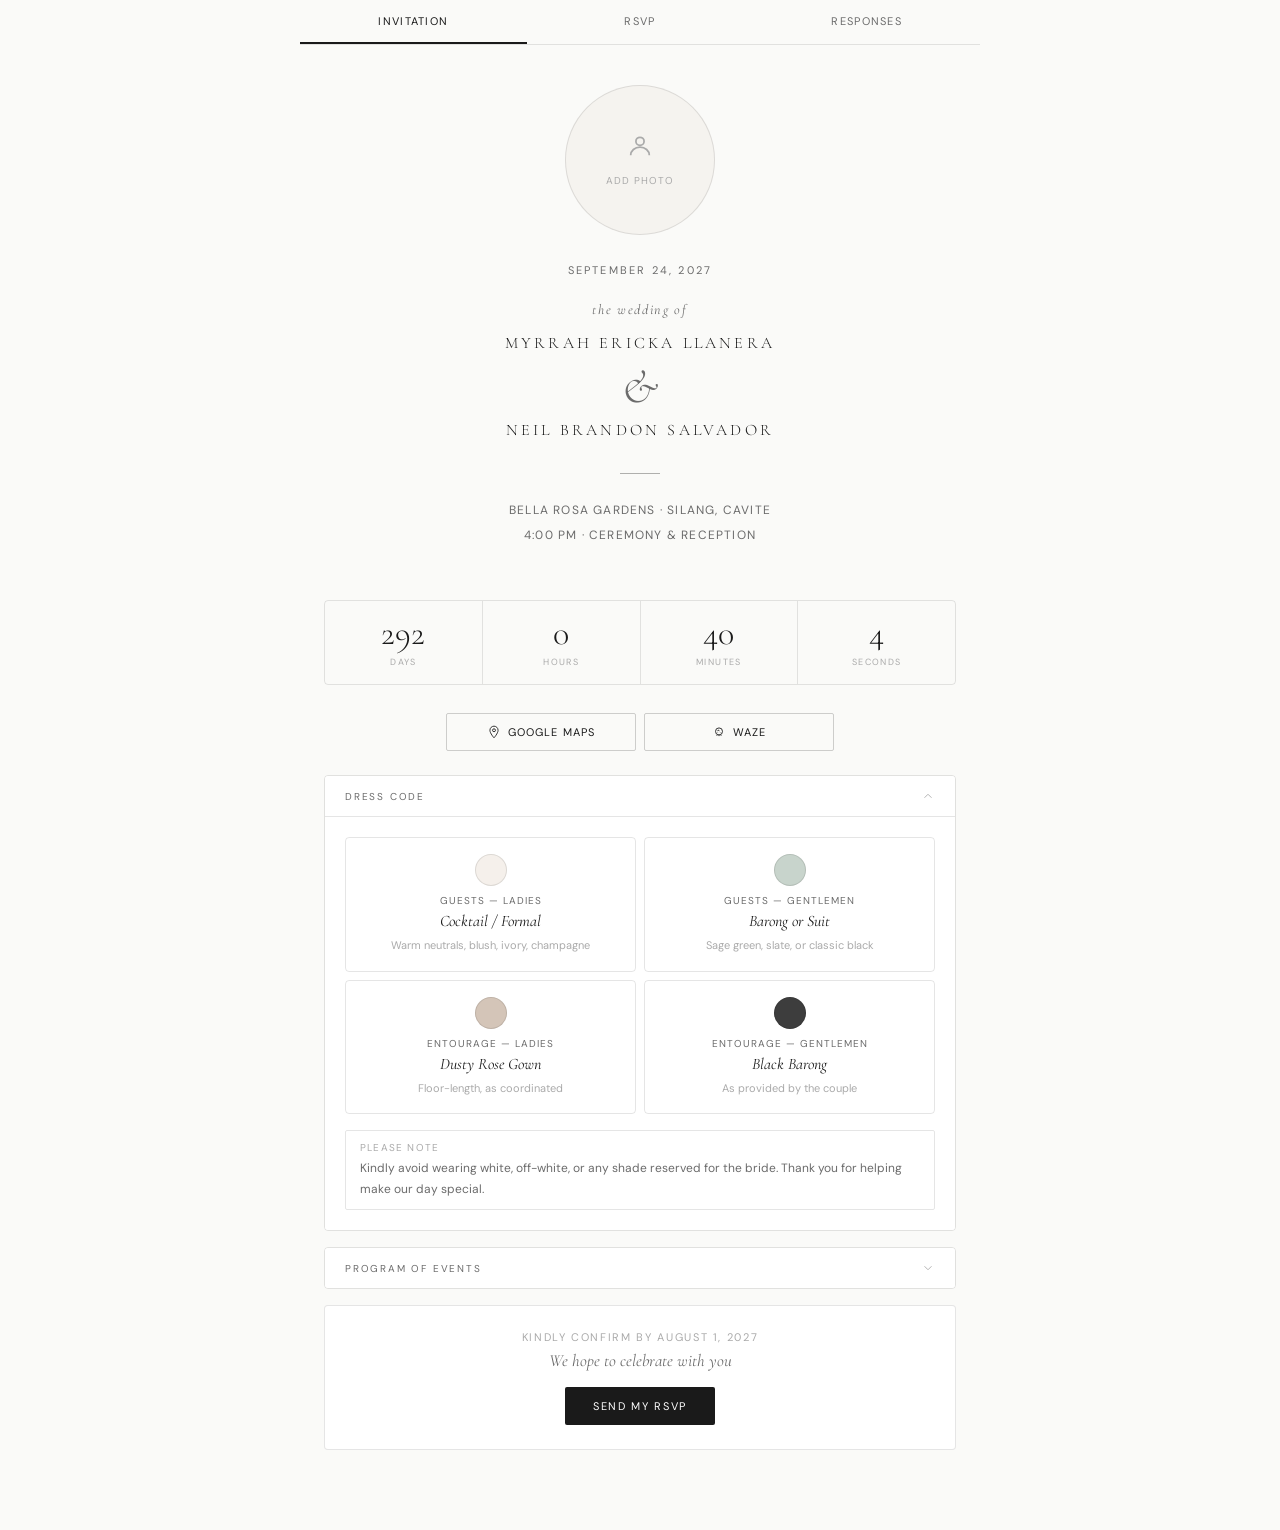
==== index.html @ 7c41d03b "Add files via upload" ====
<!DOCTYPE html>
<html lang="en">
<head>
  <meta charset="UTF-8">
  <meta name="viewport" content="width=device-width, initial-scale=1.0">
  <title>Myrrah Ericka & Neil Brandon — Wedding Invitation</title>
  <link href="https://fonts.googleapis.com/css2?family=Cormorant+Garamond:ital,wght@0,300;0,400;1,300;1,400&family=DM+Sans:wght@300;400&display=swap" rel="stylesheet">
  <style>
    /* ─── RESET & BASE ─── */
    * { box-sizing: border-box; margin: 0; padding: 0; }
    body {
      font-family: 'DM Sans', sans-serif;
      background: #FAFAF8;
      color: #1a1a1a;
      min-height: 100vh;
    }

    /* ─── CSS VARIABLES ─── */
    :root {
      --bg-primary: #ffffff;
      --bg-secondary: #F5F3EF;
      --bg-success: #EAF3DE;
      --bg-danger: #FCEBEB;
      --bg-info: #E6F1FB;
      --text-primary: #1a1a1a;
      --text-secondary: #6b6b6b;
      --text-tertiary: #aaaaaa;
      --text-success: #3B6D11;
      --text-danger: #A32D2D;
      --text-info: #185FA5;
      --border-light: rgba(0,0,0,0.10);
      --border-mid: rgba(0,0,0,0.18);
      --border-strong: rgba(0,0,0,0.30);
      --radius-sm: 2px;
      --radius-md: 4px;
    }

    /* ─── LAYOUT ─── */
    .wrap {
      max-width: 680px;
      margin: 0 auto;
      padding: 0 0 4rem;
    }

    /* ─── TAB BAR ─── */
    .tab-bar {
      display: flex;
      border-bottom: 0.5px solid var(--border-light);
      position: sticky;
      top: 0;
      background: #FAFAF8;
      z-index: 10;
    }
    .tab {
      flex: 1;
      text-align: center;
      padding: 14px 0;
      font-size: 11px;
      letter-spacing: 0.12em;
      text-transform: uppercase;
      cursor: pointer;
      color: var(--text-secondary);
      border-bottom: 2px solid transparent;
      transition: all 0.2s;
      font-family: 'DM Sans', sans-serif;
      background: none;
      border-top: none;
      border-left: none;
      border-right: none;
    }
    .tab.active {
      color: var(--text-primary);
      border-bottom: 2px solid var(--text-primary);
    }

    /* ─── PAGES ─── */
    .page { display: none; }
    .page.active { display: block; }

    /* ─── PHOTO FRAME ─── */
    .photo-frame {
      width: 150px;
      height: 150px;
      border-radius: 50%;
      border: 0.5px solid var(--border-light);
      margin: 0 auto 1.75rem;
      display: flex;
      align-items: center;
      justify-content: center;
      overflow: hidden;
      background: var(--bg-secondary);
      cursor: pointer;
      position: relative;
    }
    .photo-frame:hover { border-color: var(--border-mid); }
    .photo-frame img {
      width: 100%;
      height: 100%;
      object-fit: cover;
      display: none;
    }
    .photo-placeholder { text-align: center; padding: 1rem; }
    .photo-placeholder svg {
      width: 28px; height: 28px;
      color: var(--text-tertiary);
      margin-bottom: 8px;
      display: block;
      margin-left: auto; margin-right: auto;
    }
    .photo-placeholder span {
      font-size: 10px;
      letter-spacing: 0.1em;
      text-transform: uppercase;
      color: var(--text-tertiary);
    }
    #photo-input { display: none; }

    /* ─── HERO ─── */
    .hero {
      text-align: center;
      padding: 2.5rem 1.5rem 1.5rem;
    }
    .hero-date {
      font-size: 11px;
      letter-spacing: 0.2em;
      text-transform: uppercase;
      color: var(--text-secondary);
      margin-bottom: 1.5rem;
    }
    .hero-label {
      font-family: 'Cormorant Garamond', serif;
      font-style: italic;
      font-size: 14px;
      letter-spacing: 0.12em;
      color: var(--text-secondary);
      margin-bottom: 0.4rem;
    }
    .hero-names {
      font-family: 'Cormorant Garamond', serif;
      font-size: 16px;
      letter-spacing: 0.2em;
      text-transform: uppercase;
      font-weight: 300;
      line-height: 2.4;
      color: var(--text-primary);
    }
    .hero-amp {
      font-family: 'Cormorant Garamond', serif;
      font-style: italic;
      font-size: 48px;
      font-weight: 300;
      color: var(--text-secondary);
      display: block;
      line-height: 1;
    }
    .hero-divider {
      width: 40px;
      height: 0.5px;
      background: var(--border-strong);
      margin: 1.5rem auto;
    }
    .hero-venue {
      font-size: 12px;
      letter-spacing: 0.1em;
      text-transform: uppercase;
      color: var(--text-secondary);
      line-height: 2.1;
    }

    /* ─── COUNTDOWN ─── */
    .countdown-wrap {
      display: flex;
      justify-content: center;
      margin: 1.75rem 1.5rem;
      border: 0.5px solid var(--border-light);
      border-radius: var(--radius-md);
      overflow: hidden;
    }
    .countdown-unit {
      flex: 1;
      text-align: center;
      padding: 16px 8px;
      border-right: 0.5px solid var(--border-light);
    }
    .countdown-unit:last-child { border-right: none; }
    .countdown-num {
      font-family: 'Cormorant Garamond', serif;
      font-size: 34px;
      font-weight: 300;
      line-height: 1;
      color: var(--text-primary);
      display: block;
    }
    .countdown-lbl {
      font-size: 9px;
      letter-spacing: 0.15em;
      text-transform: uppercase;
      color: var(--text-tertiary);
      margin-top: 5px;
      display: block;
    }

    /* ─── NAV BUTTONS (Maps / Waze) ─── */
    .nav-row {
      display: flex;
      gap: 8px;
      justify-content: center;
      padding: 0 1.5rem 1.5rem;
    }
    .nav-btn {
      flex: 1;
      max-width: 190px;
      padding: 11px 0;
      font-size: 11px;
      letter-spacing: 0.1em;
      text-transform: uppercase;
      border: 0.5px solid var(--border-mid);
      border-radius: var(--radius-sm);
      background: none;
      color: var(--text-primary);
      cursor: pointer;
      text-decoration: none;
      display: flex;
      align-items: center;
      justify-content: center;
      gap: 7px;
      transition: background 0.15s;
      font-family: 'DM Sans', sans-serif;
    }
    .nav-btn:hover { background: var(--bg-secondary); }
    .nav-btn svg { width: 14px; height: 14px; flex-shrink: 0; }

    /* ─── COLLAPSIBLE INFO BLOCKS ─── */
    .info-block {
      margin: 0 1.5rem 1rem;
      border: 0.5px solid var(--border-light);
      border-radius: var(--radius-md);
      overflow: hidden;
    }
    .info-header {
      padding: 13px 1.25rem;
      cursor: pointer;
      display: flex;
      justify-content: space-between;
      align-items: center;
      user-select: none;
      background: var(--bg-primary);
    }
    .info-header:hover { background: var(--bg-secondary); }
    .info-header span {
      font-size: 10px;
      letter-spacing: 0.18em;
      text-transform: uppercase;
      color: var(--text-secondary);
    }
    .info-header svg {
      width: 14px; height: 14px;
      color: var(--text-tertiary);
      transition: transform 0.2s;
      flex-shrink: 0;
    }
    .info-header.open svg { transform: rotate(180deg); }
    .info-body {
      display: none;
      border-top: 0.5px solid var(--border-light);
      padding: 1.25rem;
      background: var(--bg-primary);
    }
    .info-body.open { display: block; }

    /* ─── DRESS CODE ─── */
    .dress-grid {
      display: grid;
      grid-template-columns: 1fr 1fr;
      gap: 8px;
      margin-bottom: 1rem;
    }
    .dress-card {
      padding: 1rem;
      border: 0.5px solid var(--border-light);
      border-radius: var(--radius-md);
      text-align: center;
    }
    .dress-swatch {
      width: 32px; height: 32px;
      border-radius: 50%;
      margin: 0 auto 8px;
      border: 0.5px solid var(--border-light);
    }
    .dress-role {
      font-size: 10px;
      letter-spacing: 0.1em;
      text-transform: uppercase;
      color: var(--text-secondary);
      margin-bottom: 4px;
    }
    .dress-desc {
      font-family: 'Cormorant Garamond', serif;
      font-style: italic;
      font-size: 16px;
      color: var(--text-primary);
    }
    .dress-note {
      font-size: 11px;
      color: var(--text-tertiary);
      margin-top: 6px;
      line-height: 1.6;
    }
    .dress-notice {
      padding: 10px 14px;
      border: 0.5px solid var(--border-light);
      border-radius: var(--radius-sm);
    }
    .dress-notice-label {
      font-size: 10px;
      letter-spacing: 0.12em;
      text-transform: uppercase;
      color: var(--text-tertiary);
      margin-bottom: 4px;
    }
    .dress-notice p {
      font-size: 12px;
      color: var(--text-secondary);
      line-height: 1.7;
    }

    /* ─── PROGRAM ─── */
    .program-item {
      display: flex;
      gap: 1rem;
      padding: 11px 0;
      border-bottom: 0.5px solid var(--border-light);
    }
    .program-item:last-child { border-bottom: none; padding-bottom: 0; }
    .prog-time {
      font-size: 11px;
      letter-spacing: 0.06em;
      color: var(--text-tertiary);
      width: 64px;
      flex-shrink: 0;
      padding-top: 2px;
    }
    .prog-event { font-size: 13px; color: var(--text-primary); }
    .prog-sub { font-size: 11px; color: var(--text-secondary); margin-top: 2px; line-height: 1.5; }

    /* ─── RSVP CTA ─── */
    .rsvp-cta {
      margin: 0 1.5rem 1rem;
      border: 0.5px solid var(--border-light);
      border-radius: var(--radius-md);
      padding: 1.5rem;
      text-align: center;
      background: var(--bg-primary);
    }
    .rsvp-cta-label {
      font-size: 11px;
      letter-spacing: 0.15em;
      text-transform: uppercase;
      color: var(--text-tertiary);
      margin-bottom: 0.4rem;
    }
    .rsvp-cta-sub {
      font-family: 'Cormorant Garamond', serif;
      font-style: italic;
      font-size: 17px;
      color: var(--text-secondary);
      margin-bottom: 1rem;
    }

    /* ─── BUTTONS ─── */
    .submit-btn {
      padding: 12px 28px;
      background: var(--text-primary);
      color: var(--bg-primary);
      border: none;
      border-radius: var(--radius-sm);
      font-family: 'DM Sans', sans-serif;
      font-size: 11px;
      letter-spacing: 0.15em;
      text-transform: uppercase;
      cursor: pointer;
      transition: opacity 0.15s;
    }
    .submit-btn:hover { opacity: 0.75; }
    .submit-btn.full { width: 100%; }

    /* ─── RSVP FORM ─── */
    .section { padding: 0 1.5rem; }
    .section-label {
      font-size: 10px;
      letter-spacing: 0.2em;
      text-transform: uppercase;
      color: var(--text-tertiary);
      margin-bottom: 1.25rem;
    }
    .rsvp-card {
      border: 0.5px solid var(--border-light);
      border-radius: var(--radius-md);
      padding: 1.5rem;
      background: var(--bg-primary);
    }
    .rsvp-card label {
      display: block;
      font-size: 11px;
      letter-spacing: 0.1em;
      text-transform: uppercase;
      color: var(--text-secondary);
      margin-bottom: 6px;
    }
    .rsvp-card input,
    .rsvp-card select,
    .rsvp-card textarea {
      width: 100%;
      background: none;
      border: 0.5px solid var(--border-light);
      border-radius: var(--radius-sm);
      padding: 10px 12px;
      font-family: 'DM Sans', sans-serif;
      font-size: 13px;
      color: var(--text-primary);
      margin-bottom: 1rem;
      outline: none;
      transition: border-color 0.15s;
    }
    .rsvp-card input:focus,
    .rsvp-card select:focus,
    .rsvp-card textarea:focus { border-color: var(--border-strong); }
    .rsvp-card textarea { resize: vertical; min-height: 80px; }
    .attend-row { display: flex; gap: 8px; margin-bottom: 1rem; }
    .attend-btn {
      flex: 1;
      padding: 11px;
      border: 0.5px solid var(--border-light);
      border-radius: var(--radius-sm);
      background: none;
      font-size: 11px;
      letter-spacing: 0.08em;
      text-transform: uppercase;
      cursor: pointer;
      color: var(--text-secondary);
      transition: all 0.15s;
      font-family: 'DM Sans', sans-serif;
    }
    .attend-btn.selected-yes {
      background: var(--bg-success);
      border-color: #7ab84d;
      color: var(--text-success);
    }
    .attend-btn.selected-no {
      background: var(--bg-danger);
      border-color: #e24b4a;
      color: var(--text-danger);
    }
    .optional-tag { font-size: 10px; color: var(--text-tertiary); }

    /* ─── RSVP SUCCESS ─── */
    .success-msg {
      text-align: center;
      padding: 3rem 1rem;
    }
    .success-msg p {
      font-family: 'Cormorant Garamond', serif;
      font-style: italic;
      font-size: 26px;
      margin-bottom: 0.5rem;
      color: var(--text-primary);
    }
    .success-msg span { font-size: 13px; color: var(--text-secondary); }
    .ghost-btn {
      display: inline-flex;
      align-items: center;
      justify-content: center;
      margin-top: 1.5rem;
      padding: 10px 24px;
      border: 0.5px solid var(--border-mid);
      border-radius: var(--radius-sm);
      background: none;
      font-family: 'DM Sans', sans-serif;
      font-size: 11px;
      letter-spacing: 0.1em;
      text-transform: uppercase;
      cursor: pointer;
      color: var(--text-primary);
      transition: background 0.15s;
    }
    .ghost-btn:hover { background: var(--bg-secondary); }

    /* ─── RESPONSES ─── */
    .stats-row { display: flex; gap: 8px; margin-bottom: 1.25rem; flex-wrap: wrap; }
    .stat-pill {
      padding: 6px 14px;
      border: 0.5px solid var(--border-light);
      border-radius: var(--radius-sm);
      font-size: 11px;
      color: var(--text-secondary);
    }
    .stat-pill strong { color: var(--text-primary); font-weight: 500; margin-right: 4px; }
    .filter-row { display: flex; gap: 6px; margin-bottom: 1rem; flex-wrap: wrap; }
    .filter-btn {
      padding: 5px 12px;
      border: 0.5px solid var(--border-light);
      border-radius: var(--radius-sm);
      font-size: 11px;
      background: none;
      cursor: pointer;
      color: var(--text-secondary);
      transition: all 0.15s;
      font-family: 'DM Sans', sans-serif;
    }
    .filter-btn.active {
      background: var(--text-primary);
      color: var(--bg-primary);
      border-color: var(--text-primary);
    }
    .responses-wrap { overflow-x: auto; }
    .resp-table { width: 100%; border-collapse: collapse; font-size: 12px; }
    .resp-table th {
      text-align: left;
      font-size: 10px;
      letter-spacing: 0.12em;
      text-transform: uppercase;
      color: var(--text-tertiary);
      padding: 8px 10px;
      border-bottom: 0.5px solid var(--border-light);
      font-weight: 400;
    }
    .resp-table td {
      padding: 11px 10px;
      border-bottom: 0.5px solid var(--border-light);
      vertical-align: top;
      color: var(--text-primary);
    }
    .resp-table tr:last-child td { border-bottom: none; }

    /* ─── BADGES ─── */
    .badge {
      display: inline-block;
      padding: 3px 8px;
      border-radius: var(--radius-sm);
      font-size: 10px;
      letter-spacing: 0.08em;
      text-transform: uppercase;
    }
    .badge-yes  { background: var(--bg-success); color: var(--text-success); }
    .badge-no   { background: var(--bg-danger);  color: var(--text-danger); }
    .badge-sponsor   { background: var(--bg-info); color: var(--text-info); }
    .badge-entourage { background: #FAEEDA; color: #633806; }
    .badge-guest     { background: var(--bg-secondary); color: var(--text-secondary); }

    .del-btn {
      background: none; border: none; cursor: pointer;
      color: var(--text-tertiary); font-size: 18px;
      padding: 2px 6px; transition: color 0.15s;
      line-height: 1;
    }
    .del-btn:hover { color: #A32D2D; }
    .empty-state {
      text-align: center; padding: 3rem;
      color: var(--text-tertiary); font-size: 13px;
    }

    /* ─── RESPONSIVE ─── */
    @media (max-width: 480px) {
      .dress-grid { grid-template-columns: 1fr; }
      .hero-names { font-size: 13px; }
      .hero-amp { font-size: 38px; }
      .countdown-num { font-size: 26px; }
    }
  </style>
</head>
<body>

<input type="file" id="photo-input" accept="image/*">

<div class="wrap">

  <!-- ═══ TAB BAR ═══ -->
  <div class="tab-bar">
    <button class="tab active" onclick="showPage('invite')">Invitation</button>
    <button class="tab" onclick="showPage('rsvp')">RSVP</button>
    <button class="tab" onclick="showPage('responses')">Responses</button>
  </div>


  <!-- ═══════════════════════════════════════════
       PAGE 1 — INVITATION
  ═══════════════════════════════════════════ -->
  <div id="page-invite" class="page active">

    <div class="hero">

      <!-- PHOTO (click to upload) -->
      <div class="photo-frame" onclick="document.getElementById('photo-input').click()" title="Tap to upload couple photo">
        <img id="couple-photo" alt="Couple photo">
        <div class="photo-placeholder" id="photo-placeholder">
          <svg viewBox="0 0 24 24" fill="none" stroke="currentColor" stroke-width="1.5">
            <circle cx="12" cy="8" r="3.5"/>
            <path d="M4 20c0-4 3.58-7 8-7s8 3 8 7"/>
          </svg>
          <span>Add photo</span>
        </div>
      </div>

      <!-- ── EDIT: Change date here ── -->
      <div class="hero-date">September 24, 2027</div>

      <div class="hero-label">the wedding of</div>

      <!-- ── EDIT: Change bride name here ── -->
      <div class="hero-names">Myrrah Ericka Llanera</div>

      <span class="hero-amp">&amp;</span>

      <!-- ── EDIT: Change groom name here ── -->
      <div class="hero-names">Neil Brandon Salvador</div>

      <div class="hero-divider"></div>

      <!-- ── EDIT: Change venue / time here ── -->
      <div class="hero-venue">
        Bella Rosa Gardens · Silang, Cavite<br>
        4:00 PM · Ceremony &amp; Reception
      </div>
    </div>

    <!-- COUNTDOWN TIMER -->
    <!-- ── EDIT: Change wedding datetime in the JS section below ── -->
    <div class="countdown-wrap">
      <div class="countdown-unit">
        <span class="countdown-num" id="cd-days">--</span>
        <span class="countdown-lbl">Days</span>
      </div>
      <div class="countdown-unit">
        <span class="countdown-num" id="cd-hours">--</span>
        <span class="countdown-lbl">Hours</span>
      </div>
      <div class="countdown-unit">
        <span class="countdown-num" id="cd-mins">--</span>
        <span class="countdown-lbl">Minutes</span>
      </div>
      <div class="countdown-unit">
        <span class="countdown-num" id="cd-secs">--</span>
        <span class="countdown-lbl">Seconds</span>
      </div>
    </div>

    <!-- NAVIGATION BUTTONS -->
    <!-- ── EDIT: Update venue name in the href URLs ── -->
    <div class="nav-row">
      <a class="nav-btn"
         href="https://maps.google.com/?q=Bella+Rosa+Gardens+Silang+Cavite"
         target="_blank">
        <svg viewBox="0 0 24 24" fill="none" stroke="currentColor" stroke-width="1.5">
          <path d="M12 2C8.13 2 5 5.13 5 9c0 5.25 7 13 7 13s7-7.75 7-13c0-3.87-3.13-7-7-7z"/>
          <circle cx="12" cy="9" r="2.5"/>
        </svg>
        Google Maps
      </a>
      <a class="nav-btn"
         href="https://waze.com/ul?q=Bella+Rosa+Gardens+Silang+Cavite&navigate=yes"
         target="_blank">
        <svg viewBox="0 0 24 24" fill="none" stroke="currentColor" stroke-width="1.5">
          <circle cx="12" cy="11" r="6"/>
          <path d="M9.5 10.5c0-.83.67-1.5 1.5-1.5s1.5.67 1.5 1.5"/>
          <circle cx="10" cy="12.5" r=".6" fill="currentColor" stroke="none"/>
          <circle cx="14" cy="12.5" r=".6" fill="currentColor" stroke="none"/>
          <path d="M12 17v2M8 18.5l1.5-1.5M16 18.5l-1.5-1.5"/>
        </svg>
        Waze
      </a>
    </div>

    <!-- ─── DRESS CODE SECTION ─── -->
    <!-- ── EDIT: Update dress code details inside .dress-grid ── -->
    <div class="info-block">
      <div class="info-header open" onclick="toggleInfo(this)">
        <span>Dress Code</span>
        <svg viewBox="0 0 24 24" fill="none" stroke="currentColor" stroke-width="1.5">
          <path d="M6 9l6 6 6-6"/>
        </svg>
      </div>
      <div class="info-body open">
        <div class="dress-grid">

          <!-- ── EDIT: Update swatch background color, role, description, note ── -->
          <div class="dress-card">
            <div class="dress-swatch" style="background:#F5F0EB;"></div>
            <div class="dress-role">Guests — Ladies</div>
            <div class="dress-desc">Cocktail / Formal</div>
            <div class="dress-note">Warm neutrals, blush, ivory, champagne</div>
          </div>

          <div class="dress-card">
            <div class="dress-swatch" style="background:#C8D4CC;"></div>
            <div class="dress-role">Guests — Gentlemen</div>
            <div class="dress-desc">Barong or Suit</div>
            <div class="dress-note">Sage green, slate, or classic black</div>
          </div>

          <div class="dress-card">
            <div class="dress-swatch" style="background:#D4C5B8;"></div>
            <div class="dress-role">Entourage — Ladies</div>
            <div class="dress-desc">Dusty Rose Gown</div>
            <div class="dress-note">Floor-length, as coordinated</div>
          </div>

          <div class="dress-card">
            <div class="dress-swatch" style="background:#3D3D3D;"></div>
            <div class="dress-role">Entourage — Gentlemen</div>
            <div class="dress-desc">Black Barong</div>
            <div class="dress-note">As provided by the couple</div>
          </div>
        </div>

        <!-- ── EDIT: Update the dress code note below ── -->
        <div class="dress-notice">
          <div class="dress-notice-label">Please note</div>
          <p>Kindly avoid wearing white, off-white, or any shade reserved for the bride. Thank you for helping make our day special.</p>
        </div>
      </div>
    </div>

    <!-- ─── PROGRAM OF EVENTS ─── -->
    <!-- ── EDIT: Add, remove, or update program items below ── -->
    <div class="info-block">
      <div class="info-header" onclick="toggleInfo(this)">
        <span>Program of Events</span>
        <svg viewBox="0 0 24 24" fill="none" stroke="currentColor" stroke-width="1.5">
          <path d="M6 9l6 6 6-6"/>
        </svg>
      </div>
      <div class="info-body">

        <div class="program-item">
          <div class="prog-time">3:00 PM</div>
          <div>
            <div class="prog-event">Guest Arrival &amp; Registration</div>
            <div class="prog-sub">Welcome drinks at the garden foyer</div>
          </div>
        </div>

        <div class="program-item">
          <div class="prog-time">4:00 PM</div>
          <div>
            <div class="prog-event">Wedding Ceremony</div>
            <div class="prog-sub">Processional · Rites · Exchange of vows</div>
          </div>
        </div>

        <div class="program-item">
          <div class="prog-time">5:00 PM</div>
          <div>
            <div class="prog-event">Cocktail Hour</div>
            <div class="prog-sub">Garden terrace · Photo opportunities</div>
          </div>
        </div>

        <div class="program-item">
          <div class="prog-time">6:00 PM</div>
          <div>
            <div class="prog-event">Reception &amp; Dinner</div>
            <div class="prog-sub">Entrance of newlyweds · Program proper</div>
          </div>
        </div>

        <div class="program-item">
          <div class="prog-time">6:30 PM</div>
          <div>
            <div class="prog-event">Toasts &amp; Messages</div>
            <div class="prog-sub">Principal sponsors · Best man · Maid of honor</div>
          </div>
        </div>

        <div class="program-item">
          <div class="prog-time">7:00 PM</div>
          <div>
            <div class="prog-event">First Dance &amp; Special Dances</div>
            <div class="prog-sub">Couple · Parents · Money dance</div>
          </div>
        </div>

        <div class="program-item">
          <div class="prog-time">8:00 PM</div>
          <div>
            <div class="prog-event">Open Dance Floor</div>
            <div class="prog-sub">Live entertainment · Dessert buffet</div>
          </div>
        </div>

        <div class="program-item">
          <div class="prog-time">10:00 PM</div>
          <div>
            <div class="prog-event">Bouquet Toss &amp; Send-off</div>
            <div class="prog-sub">Thank you &amp; farewell</div>
          </div>
        </div>

      </div>
    </div>

    <!-- RSVP CALL TO ACTION -->
    <!-- ── EDIT: Update RSVP deadline text below ── -->
    <div class="rsvp-cta">
      <div class="rsvp-cta-label">Kindly confirm by August 1, 2027</div>
      <div class="rsvp-cta-sub">We hope to celebrate with you</div>
      <button class="submit-btn" onclick="showPage('rsvp')">Send My RSVP</button>
    </div>

  </div><!-- end page-invite -->


  <!-- ═══════════════════════════════════════════
       PAGE 2 — RSVP FORM
  ═══════════════════════════════════════════ -->
  <div id="page-rsvp" class="page">

    <div id="rsvp-form-wrap" class="section">
      <div class="section-label" style="margin-bottom:1.5rem;">Your response</div>
      <div class="rsvp-card">

        <label>Full name</label>
        <input type="text" id="rsvp-name" placeholder="Your full name">

        <label>Guest type</label>
        <select id="rsvp-type" onchange="toggleSponsor()">
          <!-- ── EDIT: Add or remove guest type options here ── -->
          <option value="guest">Guest</option>
          <option value="entourage">Entourage</option>
          <option value="sponsor">Sponsor</option>
        </select>

        <label>Will you attend?</label>
        <div class="attend-row">
          <button class="attend-btn" id="btn-yes" onclick="selectAttend('yes')">Joyfully accepts</button>
          <button class="attend-btn" id="btn-no"  onclick="selectAttend('no')">Regretfully declines</button>
        </div>

        <label>Message to the couple <span class="optional-tag">(optional)</span></label>
        <textarea id="rsvp-msg" placeholder="Share your wishes..."></textarea>

        <!-- Sponsor-only fields (hidden by default) -->
        <div id="sponsor-fields" style="display:none;">
          <label>Company / Organization</label>
          <input type="text" id="rsvp-company" placeholder="Company name">

          <label>Sponsorship type</label>
          <select id="rsvp-sponsorship">
            <!-- ── EDIT: Add or remove sponsorship options ── -->
            <option value="flowers">Flowers</option>
            <option value="catering">Catering</option>
            <option value="photography">Photography</option>
            <option value="venue">Venue</option>
            <option value="others">Others</option>
          </select>
        </div>

        <button class="submit-btn full" onclick="submitRSVP()">Confirm RSVP</button>
      </div>
    </div>

    <!-- Success state (shown after submission) -->
    <div id="rsvp-success" style="display:none;" class="section">
      <div class="success-msg">
        <!-- ── EDIT: Change success message text ── -->
        <p>Thank you!</p>
        <span>Your RSVP has been received. See you on September 24!</span>
        <br>
        <button class="ghost-btn" onclick="resetRSVP()">Submit another response</button>
      </div>
    </div>

  </div><!-- end page-rsvp -->


  <!-- ═══════════════════════════════════════════
       PAGE 3 — RESPONSES DASHBOARD
  ═══════════════════════════════════════════ -->
  <div id="page-responses" class="page">
    <div class="section">

      <div id="stats-row" class="stats-row"></div>

      <div class="filter-row">
        <button class="filter-btn active" onclick="setFilter('all', this)">All</button>
        <button class="filter-btn" onclick="setFilter('guest', this)">Guests</button>
        <button class="filter-btn" onclick="setFilter('entourage', this)">Entourage</button>
        <button class="filter-btn" onclick="setFilter('sponsor', this)">Sponsors</button>
        <button class="filter-btn" onclick="setFilter('yes', this)">Attending</button>
        <button class="filter-btn" onclick="setFilter('no', this)">Declined</button>
      </div>

      <div class="responses-wrap">
        <table class="resp-table">
          <thead>
            <tr>
              <th>Name</th>
              <th>Type</th>
              <th>RSVP</th>
              <th>Message</th>
              <th></th>
            </tr>
          </thead>
          <tbody id="resp-tbody"></tbody>
        </table>
        <div id="empty-state" class="empty-state" style="display:none;">No responses yet.</div>
      </div>

    </div>
  </div><!-- end page-responses -->

</div><!-- end .wrap -->


<!-- ═══════════════════════════════════════════
     JAVASCRIPT
═══════════════════════════════════════════ -->
<script>

  /* ─── DATA STORAGE ───
     Responses are saved to localStorage so they persist between sessions.
     Key: 'wedding_rsvp_v2'
     ── EDIT: Change the key if you want a fresh slate ── */
  let responses = [];
  try { responses = JSON.parse(localStorage.getItem('wedding_rsvp_v2') || '[]'); } catch(e) {}

  let attend = null;
  let currentFilter = 'all';

  function save() {
    try { localStorage.setItem('wedding_rsvp_v2', JSON.stringify(responses)); } catch(e) {}
  }


  /* ─── TAB NAVIGATION ─── */
  function showPage(p) {
    document.querySelectorAll('.page').forEach(el => el.classList.remove('active'));
    document.querySelectorAll('.tab').forEach(el => el.classList.remove('active'));
    document.getElementById('page-' + p).classList.add('active');
    const tabs = ['invite', 'rsvp', 'responses'];
    document.querySelectorAll('.tab')[tabs.indexOf(p)].classList.add('active');
    if (p === 'responses') renderResponses();
  }


  /* ─── COLLAPSIBLE SECTIONS ─── */
  function toggleInfo(header) {
    header.classList.toggle('open');
    header.nextElementSibling.classList.toggle('open');
  }


  /* ─── RSVP FORM ─── */
  function selectAttend(val) {
    attend = val;
    document.getElementById('btn-yes').className = 'attend-btn' + (val === 'yes' ? ' selected-yes' : '');
    document.getElementById('btn-no').className  = 'attend-btn' + (val === 'no'  ? ' selected-no'  : '');
  }

  function toggleSponsor() {
    const isSponsor = document.getElementById('rsvp-type').value === 'sponsor';
    document.getElementById('sponsor-fields').style.display = isSponsor ? 'block' : 'none';
  }

  function submitRSVP() {
    const name = document.getElementById('rsvp-name').value.trim();
    if (!name)   { alert('Please enter your name.'); return; }
    if (!attend) { alert('Please indicate if you will attend.'); return; }

    const type = document.getElementById('rsvp-type').value;
    const entry = {
      id:          Date.now(),
      name:        name,
      type:        type,
      attend:      attend,
      msg:         document.getElementById('rsvp-msg').value.trim(),
      company:     type === 'sponsor' ? document.getElementById('rsvp-company').value.trim() : '',
      sponsorship: type === 'sponsor' ? document.getElementById('rsvp-sponsorship').value : '',
      date:        new Date().toLocaleDateString('en-PH', { month: 'short', day: 'numeric', year: 'numeric' })
    };

    responses.unshift(entry);
    save();

    document.getElementById('rsvp-form-wrap').style.display = 'none';
    document.getElementById('rsvp-success').style.display   = 'block';
  }

  function resetRSVP() {
    attend = null;
    ['rsvp-name', 'rsvp-msg', 'rsvp-company'].forEach(id => {
      document.getElementById(id).value = '';
    });
    document.getElementById('rsvp-type').value = 'guest';
    document.getElementById('sponsor-fields').style.display = 'none';
    document.getElementById('btn-yes').className = 'attend-btn';
    document.getElementById('btn-no').className  = 'attend-btn';
    document.getElementById('rsvp-form-wrap').style.display = 'block';
    document.getElementById('rsvp-success').style.display   = 'none';
  }


  /* ─── RESPONSES TABLE ─── */
  function setFilter(f, el) {
    currentFilter = f;
    document.querySelectorAll('.filter-btn').forEach(b => b.classList.remove('active'));
    el.classList.add('active');
    renderResponses();
  }

  function deleteEntry(id) {
    responses = responses.filter(r => r.id !== id);
    save();
    renderResponses();
  }

  function renderResponses() {
    const filtered = responses.filter(r => {
      if (currentFilter === 'all') return true;
      if (currentFilter === 'yes' || currentFilter === 'no') return r.attend === currentFilter;
      return r.type === currentFilter;
    });

    const tbody = document.getElementById('resp-tbody');
    tbody.innerHTML = '';
    document.getElementById('empty-state').style.display = filtered.length ? 'none' : 'block';

    filtered.forEach(r => {
      const tr = document.createElement('tr');
      const extra = (r.type === 'sponsor' && r.company)
        ? `<br><span style="font-size:10px;color:var(--text-tertiary);">${r.company} · ${r.sponsorship}</span>`
        : '';
      tr.innerHTML = `
        <td>
          <span style="font-weight:500">${r.name}</span>${extra}
          <br><span style="font-size:10px;color:var(--text-tertiary);">${r.date}</span>
        </td>
        <td><span class="badge badge-${r.type}">${r.type}</span></td>
        <td><span class="badge badge-${r.attend === 'yes' ? 'yes' : 'no'}">${r.attend === 'yes' ? 'Attending' : 'Declined'}</span></td>
        <td style="color:var(--text-secondary);font-size:12px;max-width:140px;">${r.msg || '—'}</td>
        <td><button class="del-btn" onclick="deleteEntry(${r.id})" title="Remove">×</button></td>
      `;
      tbody.appendChild(tr);
    });

    const yes      = responses.filter(r => r.attend === 'yes').length;
    const no       = responses.filter(r => r.attend === 'no').length;
    const sponsors = responses.filter(r => r.type === 'sponsor').length;
    document.getElementById('stats-row').innerHTML = `
      <div class="stat-pill"><strong>${responses.length}</strong> total</div>
      <div class="stat-pill"><strong>${yes}</strong> attending</div>
      <div class="stat-pill"><strong>${no}</strong> declined</div>
      <div class="stat-pill"><strong>${sponsors}</strong> sponsors</div>
    `;
  }


  /* ─── COUNTDOWN TIMER ───
     ── EDIT: Change the wedding date/time and timezone offset below ──
     Format: 'YYYY-MM-DDTHH:MM:SS+HH:MM'  (+08:00 = Philippine Time)       */
  const WEDDING_DATE = new Date('2027-09-24T16:00:00+08:00');

  function updateCountdown() {
    const diff = WEDDING_DATE - new Date();
    if (diff <= 0) {
      ['cd-days','cd-hours','cd-mins','cd-secs'].forEach(id => {
        document.getElementById(id).textContent = '0';
      });
      return;
    }
    document.getElementById('cd-days').textContent  = Math.floor(diff / 86400000);
    document.getElementById('cd-hours').textContent = Math.floor((diff % 86400000) / 3600000);
    document.getElementById('cd-mins').textContent  = Math.floor((diff % 3600000) / 60000);
    document.getElementById('cd-secs').textContent  = Math.floor((diff % 60000) / 1000);
  }
  updateCountdown();
  setInterval(updateCountdown, 1000);


  /* ─── PHOTO UPLOAD ─── */
  document.getElementById('photo-input').addEventListener('change', function () {
    const file = this.files[0];
    if (!file) return;
    const reader = new FileReader();
    reader.onload = function (e) {
      const img = document.getElementById('couple-photo');
      img.src = e.target.result;
      img.style.display = 'block';
      document.getElementById('photo-placeholder').style.display = 'none';
    };
    reader.readAsDataURL(file);
  });


  /* ─── INIT ─── */
  renderResponses();

</script>
</body>
</html>
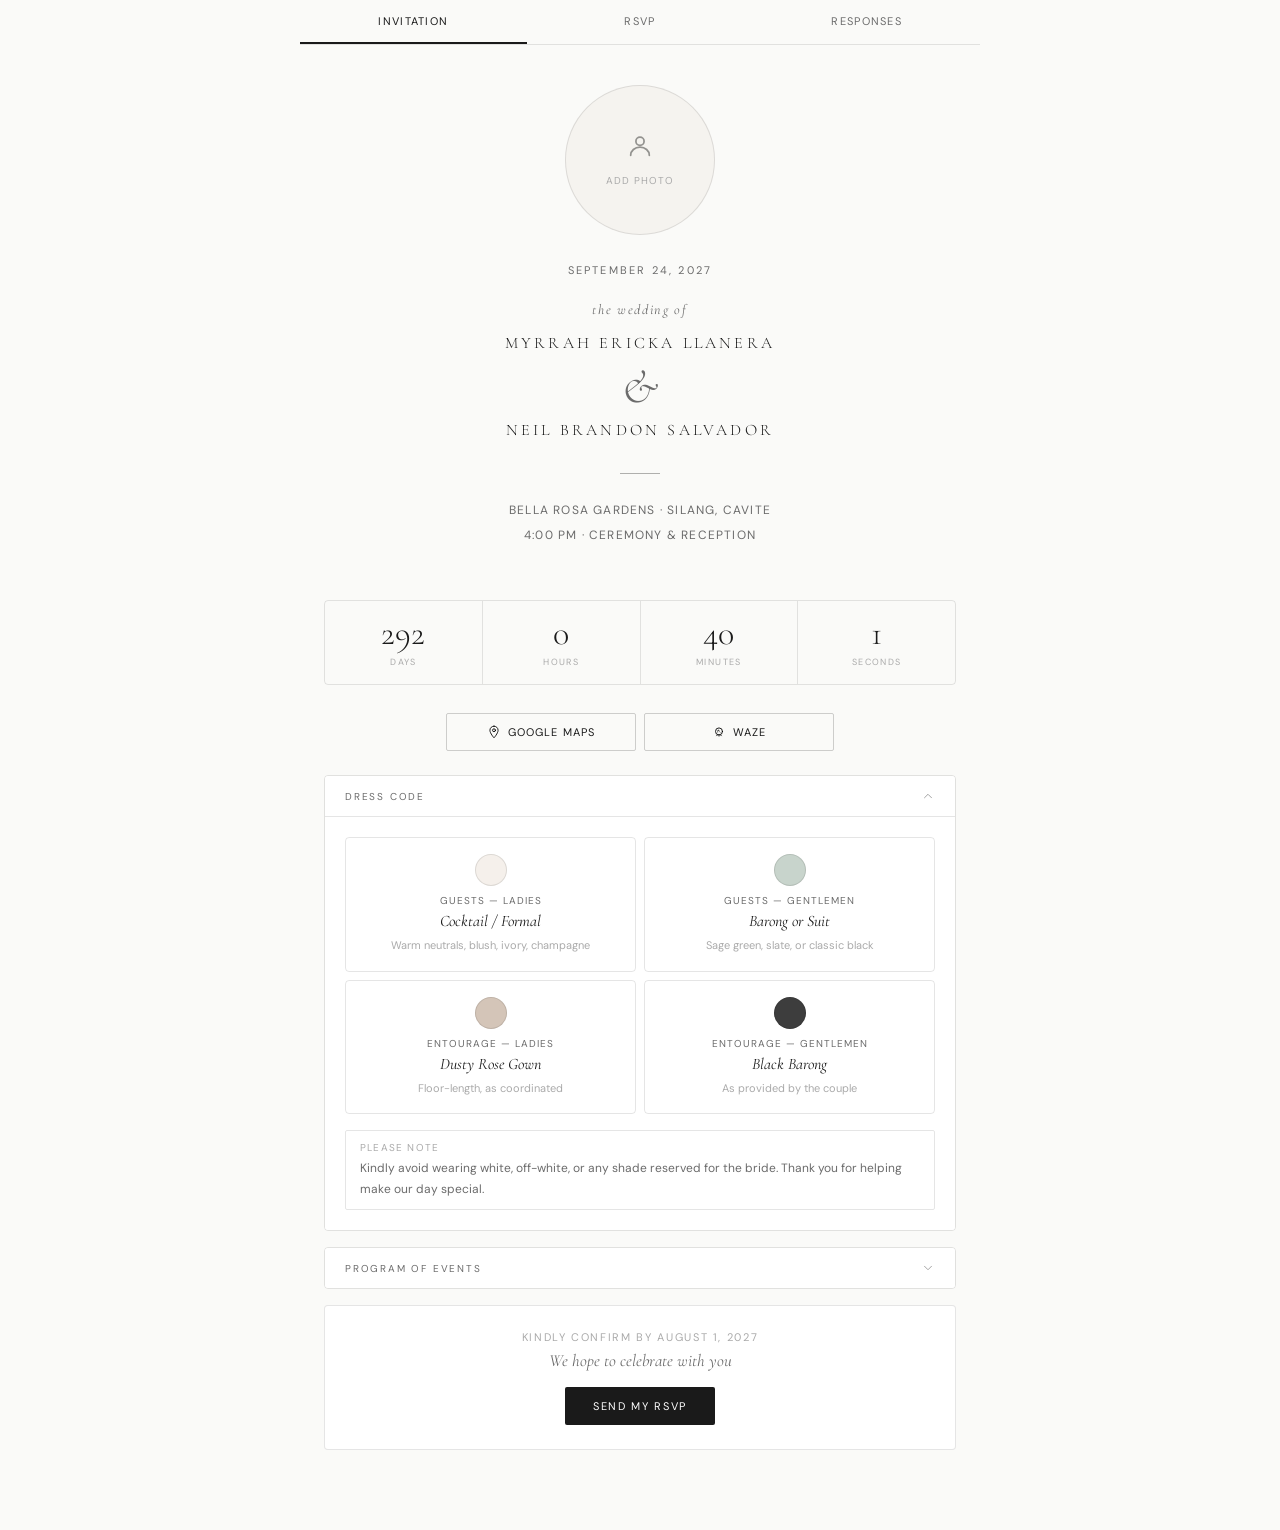
==== commit d2997f74: "initial commit" ====
--- a/index.html
+++ b/index.html
@@ -1,1099 +1,296 @@
-<!DOCTYPE html>
-<html lang="en">
-<head>
-  <meta charset="UTF-8">
-  <meta name="viewport" content="width=device-width, initial-scale=1.0">
-  <title>Myrrah Ericka & Neil Brandon — Wedding Invitation</title>
-  <link href="https://fonts.googleapis.com/css2?family=Cormorant+Garamond:ital,wght@0,300;0,400;1,300;1,400&family=DM+Sans:wght@300;400&display=swap" rel="stylesheet">
-  <style>
-    /* ─── RESET & BASE ─── */
-    * { box-sizing: border-box; margin: 0; padding: 0; }
-    body {
-      font-family: 'DM Sans', sans-serif;
-      background: #FAFAF8;
-      color: #1a1a1a;
-      min-height: 100vh;
-    }
-
-    /* ─── CSS VARIABLES ─── */
-    :root {
-      --bg-primary: #ffffff;
-      --bg-secondary: #F5F3EF;
-      --bg-success: #EAF3DE;
-      --bg-danger: #FCEBEB;
-      --bg-info: #E6F1FB;
-      --text-primary: #1a1a1a;
-      --text-secondary: #6b6b6b;
-      --text-tertiary: #aaaaaa;
-      --text-success: #3B6D11;
-      --text-danger: #A32D2D;
-      --text-info: #185FA5;
-      --border-light: rgba(0,0,0,0.10);
-      --border-mid: rgba(0,0,0,0.18);
-      --border-strong: rgba(0,0,0,0.30);
-      --radius-sm: 2px;
-      --radius-md: 4px;
-    }
-
-    /* ─── LAYOUT ─── */
-    .wrap {
-      max-width: 680px;
-      margin: 0 auto;
-      padding: 0 0 4rem;
-    }
-
-    /* ─── TAB BAR ─── */
-    .tab-bar {
-      display: flex;
-      border-bottom: 0.5px solid var(--border-light);
-      position: sticky;
-      top: 0;
-      background: #FAFAF8;
-      z-index: 10;
-    }
-    .tab {
-      flex: 1;
-      text-align: center;
-      padding: 14px 0;
-      font-size: 11px;
-      letter-spacing: 0.12em;
-      text-transform: uppercase;
-      cursor: pointer;
-      color: var(--text-secondary);
-      border-bottom: 2px solid transparent;
-      transition: all 0.2s;
-      font-family: 'DM Sans', sans-serif;
-      background: none;
-      border-top: none;
-      border-left: none;
-      border-right: none;
-    }
-    .tab.active {
-      color: var(--text-primary);
-      border-bottom: 2px solid var(--text-primary);
-    }
-
-    /* ─── PAGES ─── */
-    .page { display: none; }
-    .page.active { display: block; }
-
-    /* ─── PHOTO FRAME ─── */
-    .photo-frame {
-      width: 150px;
-      height: 150px;
-      border-radius: 50%;
-      border: 0.5px solid var(--border-light);
-      margin: 0 auto 1.75rem;
-      display: flex;
-      align-items: center;
-      justify-content: center;
-      overflow: hidden;
-      background: var(--bg-secondary);
-      cursor: pointer;
-      position: relative;
-    }
-    .photo-frame:hover { border-color: var(--border-mid); }
-    .photo-frame img {
-      width: 100%;
-      height: 100%;
-      object-fit: cover;
-      display: none;
-    }
-    .photo-placeholder { text-align: center; padding: 1rem; }
-    .photo-placeholder svg {
-      width: 28px; height: 28px;
-      color: var(--text-tertiary);
-      margin-bottom: 8px;
-      display: block;
-      margin-left: auto; margin-right: auto;
-    }
-    .photo-placeholder span {
-      font-size: 10px;
-      letter-spacing: 0.1em;
-      text-transform: uppercase;
-      color: var(--text-tertiary);
-    }
-    #photo-input { display: none; }
-
-    /* ─── HERO ─── */
-    .hero {
-      text-align: center;
-      padding: 2.5rem 1.5rem 1.5rem;
-    }
-    .hero-date {
-      font-size: 11px;
-      letter-spacing: 0.2em;
-      text-transform: uppercase;
-      color: var(--text-secondary);
-      margin-bottom: 1.5rem;
-    }
-    .hero-label {
-      font-family: 'Cormorant Garamond', serif;
-      font-style: italic;
-      font-size: 14px;
-      letter-spacing: 0.12em;
-      color: var(--text-secondary);
-      margin-bottom: 0.4rem;
-    }
-    .hero-names {
-      font-family: 'Cormorant Garamond', serif;
-      font-size: 16px;
-      letter-spacing: 0.2em;
-      text-transform: uppercase;
-      font-weight: 300;
-      line-height: 2.4;
-      color: var(--text-primary);
-    }
-    .hero-amp {
-      font-family: 'Cormorant Garamond', serif;
-      font-style: italic;
-      font-size: 48px;
-      font-weight: 300;
-      color: var(--text-secondary);
-      display: block;
-      line-height: 1;
-    }
-    .hero-divider {
-      width: 40px;
-      height: 0.5px;
-      background: var(--border-strong);
-      margin: 1.5rem auto;
-    }
-    .hero-venue {
-      font-size: 12px;
-      letter-spacing: 0.1em;
-      text-transform: uppercase;
-      color: var(--text-secondary);
-      line-height: 2.1;
-    }
-
-    /* ─── COUNTDOWN ─── */
-    .countdown-wrap {
-      display: flex;
-      justify-content: center;
-      margin: 1.75rem 1.5rem;
-      border: 0.5px solid var(--border-light);
-      border-radius: var(--radius-md);
-      overflow: hidden;
-    }
-    .countdown-unit {
-      flex: 1;
-      text-align: center;
-      padding: 16px 8px;
-      border-right: 0.5px solid var(--border-light);
-    }
-    .countdown-unit:last-child { border-right: none; }
-    .countdown-num {
-      font-family: 'Cormorant Garamond', serif;
-      font-size: 34px;
-      font-weight: 300;
-      line-height: 1;
-      color: var(--text-primary);
-      display: block;
-    }
-    .countdown-lbl {
-      font-size: 9px;
-      letter-spacing: 0.15em;
-      text-transform: uppercase;
-      color: var(--text-tertiary);
-      margin-top: 5px;
-      display: block;
-    }
-
-    /* ─── NAV BUTTONS (Maps / Waze) ─── */
-    .nav-row {
-      display: flex;
-      gap: 8px;
-      justify-content: center;
-      padding: 0 1.5rem 1.5rem;
-    }
-    .nav-btn {
-      flex: 1;
-      max-width: 190px;
-      padding: 11px 0;
-      font-size: 11px;
-      letter-spacing: 0.1em;
-      text-transform: uppercase;
-      border: 0.5px solid var(--border-mid);
-      border-radius: var(--radius-sm);
-      background: none;
-      color: var(--text-primary);
-      cursor: pointer;
-      text-decoration: none;
-      display: flex;
-      align-items: center;
-      justify-content: center;
-      gap: 7px;
-      transition: background 0.15s;
-      font-family: 'DM Sans', sans-serif;
-    }
-    .nav-btn:hover { background: var(--bg-secondary); }
-    .nav-btn svg { width: 14px; height: 14px; flex-shrink: 0; }
-
-    /* ─── COLLAPSIBLE INFO BLOCKS ─── */
-    .info-block {
-      margin: 0 1.5rem 1rem;
-      border: 0.5px solid var(--border-light);
-      border-radius: var(--radius-md);
-      overflow: hidden;
-    }
-    .info-header {
-      padding: 13px 1.25rem;
-      cursor: pointer;
-      display: flex;
-      justify-content: space-between;
-      align-items: center;
-      user-select: none;
-      background: var(--bg-primary);
-    }
-    .info-header:hover { background: var(--bg-secondary); }
-    .info-header span {
-      font-size: 10px;
-      letter-spacing: 0.18em;
-      text-transform: uppercase;
-      color: var(--text-secondary);
-    }
-    .info-header svg {
-      width: 14px; height: 14px;
-      color: var(--text-tertiary);
-      transition: transform 0.2s;
-      flex-shrink: 0;
-    }
-    .info-header.open svg { transform: rotate(180deg); }
-    .info-body {
-      display: none;
-      border-top: 0.5px solid var(--border-light);
-      padding: 1.25rem;
-      background: var(--bg-primary);
-    }
-    .info-body.open { display: block; }
-
-    /* ─── DRESS CODE ─── */
-    .dress-grid {
-      display: grid;
-      grid-template-columns: 1fr 1fr;
-      gap: 8px;
-      margin-bottom: 1rem;
-    }
-    .dress-card {
-      padding: 1rem;
-      border: 0.5px solid var(--border-light);
-      border-radius: var(--radius-md);
-      text-align: center;
-    }
-    .dress-swatch {
-      width: 32px; height: 32px;
-      border-radius: 50%;
-      margin: 0 auto 8px;
-      border: 0.5px solid var(--border-light);
-    }
-    .dress-role {
-      font-size: 10px;
-      letter-spacing: 0.1em;
-      text-transform: uppercase;
-      color: var(--text-secondary);
-      margin-bottom: 4px;
-    }
-    .dress-desc {
-      font-family: 'Cormorant Garamond', serif;
-      font-style: italic;
-      font-size: 16px;
-      color: var(--text-primary);
-    }
-    .dress-note {
-      font-size: 11px;
-      color: var(--text-tertiary);
-      margin-top: 6px;
-      line-height: 1.6;
-    }
-    .dress-notice {
-      padding: 10px 14px;
-      border: 0.5px solid var(--border-light);
-      border-radius: var(--radius-sm);
-    }
-    .dress-notice-label {
-      font-size: 10px;
-      letter-spacing: 0.12em;
-      text-transform: uppercase;
-      color: var(--text-tertiary);
-      margin-bottom: 4px;
-    }
-    .dress-notice p {
-      font-size: 12px;
-      color: var(--text-secondary);
-      line-height: 1.7;
-    }
-
-    /* ─── PROGRAM ─── */
-    .program-item {
-      display: flex;
-      gap: 1rem;
-      padding: 11px 0;
-      border-bottom: 0.5px solid var(--border-light);
-    }
-    .program-item:last-child { border-bottom: none; padding-bottom: 0; }
-    .prog-time {
-      font-size: 11px;
-      letter-spacing: 0.06em;
-      color: var(--text-tertiary);
-      width: 64px;
-      flex-shrink: 0;
-      padding-top: 2px;
-    }
-    .prog-event { font-size: 13px; color: var(--text-primary); }
-    .prog-sub { font-size: 11px; color: var(--text-secondary); margin-top: 2px; line-height: 1.5; }
-
-    /* ─── RSVP CTA ─── */
-    .rsvp-cta {
-      margin: 0 1.5rem 1rem;
-      border: 0.5px solid var(--border-light);
-      border-radius: var(--radius-md);
-      padding: 1.5rem;
-      text-align: center;
-      background: var(--bg-primary);
-    }
-    .rsvp-cta-label {
-      font-size: 11px;
-      letter-spacing: 0.15em;
-      text-transform: uppercase;
-      color: var(--text-tertiary);
-      margin-bottom: 0.4rem;
-    }
-    .rsvp-cta-sub {
-      font-family: 'Cormorant Garamond', serif;
-      font-style: italic;
-      font-size: 17px;
-      color: var(--text-secondary);
-      margin-bottom: 1rem;
-    }
-
-    /* ─── BUTTONS ─── */
-    .submit-btn {
-      padding: 12px 28px;
-      background: var(--text-primary);
-      color: var(--bg-primary);
-      border: none;
-      border-radius: var(--radius-sm);
-      font-family: 'DM Sans', sans-serif;
-      font-size: 11px;
-      letter-spacing: 0.15em;
-      text-transform: uppercase;
-      cursor: pointer;
-      transition: opacity 0.15s;
-    }
-    .submit-btn:hover { opacity: 0.75; }
-    .submit-btn.full { width: 100%; }
-
-    /* ─── RSVP FORM ─── */
-    .section { padding: 0 1.5rem; }
-    .section-label {
-      font-size: 10px;
-      letter-spacing: 0.2em;
-      text-transform: uppercase;
-      color: var(--text-tertiary);
-      margin-bottom: 1.25rem;
-    }
-    .rsvp-card {
-      border: 0.5px solid var(--border-light);
-      border-radius: var(--radius-md);
-      padding: 1.5rem;
-      background: var(--bg-primary);
-    }
-    .rsvp-card label {
-      display: block;
-      font-size: 11px;
-      letter-spacing: 0.1em;
-      text-transform: uppercase;
-      color: var(--text-secondary);
-      margin-bottom: 6px;
-    }
-    .rsvp-card input,
-    .rsvp-card select,
-    .rsvp-card textarea {
-      width: 100%;
-      background: none;
-      border: 0.5px solid var(--border-light);
-      border-radius: var(--radius-sm);
-      padding: 10px 12px;
-      font-family: 'DM Sans', sans-serif;
-      font-size: 13px;
-      color: var(--text-primary);
-      margin-bottom: 1rem;
-      outline: none;
-      transition: border-color 0.15s;
-    }
-    .rsvp-card input:focus,
-    .rsvp-card select:focus,
-    .rsvp-card textarea:focus { border-color: var(--border-strong); }
-    .rsvp-card textarea { resize: vertical; min-height: 80px; }
-    .attend-row { display: flex; gap: 8px; margin-bottom: 1rem; }
-    .attend-btn {
-      flex: 1;
-      padding: 11px;
-      border: 0.5px solid var(--border-light);
-      border-radius: var(--radius-sm);
-      background: none;
-      font-size: 11px;
-      letter-spacing: 0.08em;
-      text-transform: uppercase;
-      cursor: pointer;
-      color: var(--text-secondary);
-      transition: all 0.15s;
-      font-family: 'DM Sans', sans-serif;
-    }
-    .attend-btn.selected-yes {
-      background: var(--bg-success);
-      border-color: #7ab84d;
-      color: var(--text-success);
-    }
-    .attend-btn.selected-no {
-      background: var(--bg-danger);
-      border-color: #e24b4a;
-      color: var(--text-danger);
-    }
-    .optional-tag { font-size: 10px; color: var(--text-tertiary); }
-
-    /* ─── RSVP SUCCESS ─── */
-    .success-msg {
-      text-align: center;
-      padding: 3rem 1rem;
-    }
-    .success-msg p {
-      font-family: 'Cormorant Garamond', serif;
-      font-style: italic;
-      font-size: 26px;
-      margin-bottom: 0.5rem;
-      color: var(--text-primary);
-    }
-    .success-msg span { font-size: 13px; color: var(--text-secondary); }
-    .ghost-btn {
-      display: inline-flex;
-      align-items: center;
-      justify-content: center;
-      margin-top: 1.5rem;
-      padding: 10px 24px;
-      border: 0.5px solid var(--border-mid);
-      border-radius: var(--radius-sm);
-      background: none;
-      font-family: 'DM Sans', sans-serif;
-      font-size: 11px;
-      letter-spacing: 0.1em;
-      text-transform: uppercase;
-      cursor: pointer;
-      color: var(--text-primary);
-      transition: background 0.15s;
-    }
-    .ghost-btn:hover { background: var(--bg-secondary); }
-
-    /* ─── RESPONSES ─── */
-    .stats-row { display: flex; gap: 8px; margin-bottom: 1.25rem; flex-wrap: wrap; }
-    .stat-pill {
-      padding: 6px 14px;
-      border: 0.5px solid var(--border-light);
-      border-radius: var(--radius-sm);
-      font-size: 11px;
-      color: var(--text-secondary);
-    }
-    .stat-pill strong { color: var(--text-primary); font-weight: 500; margin-right: 4px; }
-    .filter-row { display: flex; gap: 6px; margin-bottom: 1rem; flex-wrap: wrap; }
-    .filter-btn {
-      padding: 5px 12px;
-      border: 0.5px solid var(--border-light);
-      border-radius: var(--radius-sm);
-      font-size: 11px;
-      background: none;
-      cursor: pointer;
-      color: var(--text-secondary);
-      transition: all 0.15s;
-      font-family: 'DM Sans', sans-serif;
-    }
-    .filter-btn.active {
-      background: var(--text-primary);
-      color: var(--bg-primary);
-      border-color: var(--text-primary);
-    }
-    .responses-wrap { overflow-x: auto; }
-    .resp-table { width: 100%; border-collapse: collapse; font-size: 12px; }
-    .resp-table th {
-      text-align: left;
-      font-size: 10px;
-      letter-spacing: 0.12em;
-      text-transform: uppercase;
-      color: var(--text-tertiary);
-      padding: 8px 10px;
-      border-bottom: 0.5px solid var(--border-light);
-      font-weight: 400;
-    }
-    .resp-table td {
-      padding: 11px 10px;
-      border-bottom: 0.5px solid var(--border-light);
-      vertical-align: top;
-      color: var(--text-primary);
-    }
-    .resp-table tr:last-child td { border-bottom: none; }
-
-    /* ─── BADGES ─── */
-    .badge {
-      display: inline-block;
-      padding: 3px 8px;
-      border-radius: var(--radius-sm);
-      font-size: 10px;
-      letter-spacing: 0.08em;
-      text-transform: uppercase;
-    }
-    .badge-yes  { background: var(--bg-success); color: var(--text-success); }
-    .badge-no   { background: var(--bg-danger);  color: var(--text-danger); }
-    .badge-sponsor   { background: var(--bg-info); color: var(--text-info); }
-    .badge-entourage { background: #FAEEDA; color: #633806; }
-    .badge-guest     { background: var(--bg-secondary); color: var(--text-secondary); }
-
-    .del-btn {
-      background: none; border: none; cursor: pointer;
-      color: var(--text-tertiary); font-size: 18px;
-      padding: 2px 6px; transition: color 0.15s;
-      line-height: 1;
-    }
-    .del-btn:hover { color: #A32D2D; }
-    .empty-state {
-      text-align: center; padding: 3rem;
-      color: var(--text-tertiary); font-size: 13px;
-    }
-
-    /* ─── RESPONSIVE ─── */
-    @media (max-width: 480px) {
-      .dress-grid { grid-template-columns: 1fr; }
-      .hero-names { font-size: 13px; }
-      .hero-amp { font-size: 38px; }
-      .countdown-num { font-size: 26px; }
-    }
-  </style>
-</head>
-<body>
-
-<input type="file" id="photo-input" accept="image/*">
-
-<div class="wrap">
-
-  <!-- ═══ TAB BAR ═══ -->
-  <div class="tab-bar">
-    <button class="tab active" onclick="showPage('invite')">Invitation</button>
-    <button class="tab" onclick="showPage('rsvp')">RSVP</button>
-    <button class="tab" onclick="showPage('responses')">Responses</button>
-  </div>
-
-
-  <!-- ═══════════════════════════════════════════
-       PAGE 1 — INVITATION
-  ═══════════════════════════════════════════ -->
-  <div id="page-invite" class="page active">
-
-    <div class="hero">
-
-      <!-- PHOTO (click to upload) -->
-      <div class="photo-frame" onclick="document.getElementById('photo-input').click()" title="Tap to upload couple photo">
-        <img id="couple-photo" alt="Couple photo">
-        <div class="photo-placeholder" id="photo-placeholder">
-          <svg viewBox="0 0 24 24" fill="none" stroke="currentColor" stroke-width="1.5">
-            <circle cx="12" cy="8" r="3.5"/>
-            <path d="M4 20c0-4 3.58-7 8-7s8 3 8 7"/>
-          </svg>
-          <span>Add photo</span>
-        </div>
-      </div>
-
-      <!-- ── EDIT: Change date here ── -->
-      <div class="hero-date">September 24, 2027</div>
-
-      <div class="hero-label">the wedding of</div>
-
-      <!-- ── EDIT: Change bride name here ── -->
-      <div class="hero-names">Myrrah Ericka Llanera</div>
-
-      <span class="hero-amp">&amp;</span>
-
-      <!-- ── EDIT: Change groom name here ── -->
-      <div class="hero-names">Neil Brandon Salvador</div>
-
-      <div class="hero-divider"></div>
-
-      <!-- ── EDIT: Change venue / time here ── -->
-      <div class="hero-venue">
-        Bella Rosa Gardens · Silang, Cavite<br>
-        4:00 PM · Ceremony &amp; Reception
-      </div>
-    </div>
-
-    <!-- COUNTDOWN TIMER -->
-    <!-- ── EDIT: Change wedding datetime in the JS section below ── -->
-    <div class="countdown-wrap">
-      <div class="countdown-unit">
-        <span class="countdown-num" id="cd-days">--</span>
-        <span class="countdown-lbl">Days</span>
-      </div>
-      <div class="countdown-unit">
-        <span class="countdown-num" id="cd-hours">--</span>
-        <span class="countdown-lbl">Hours</span>
-      </div>
-      <div class="countdown-unit">
-        <span class="countdown-num" id="cd-mins">--</span>
-        <span class="countdown-lbl">Minutes</span>
-      </div>
-      <div class="countdown-unit">
-        <span class="countdown-num" id="cd-secs">--</span>
-        <span class="countdown-lbl">Seconds</span>
-      </div>
-    </div>
-
-    <!-- NAVIGATION BUTTONS -->
-    <!-- ── EDIT: Update venue name in the href URLs ── -->
-    <div class="nav-row">
-      <a class="nav-btn"
-         href="https://maps.google.com/?q=Bella+Rosa+Gardens+Silang+Cavite"
-         target="_blank">
-        <svg viewBox="0 0 24 24" fill="none" stroke="currentColor" stroke-width="1.5">
-          <path d="M12 2C8.13 2 5 5.13 5 9c0 5.25 7 13 7 13s7-7.75 7-13c0-3.87-3.13-7-7-7z"/>
-          <circle cx="12" cy="9" r="2.5"/>
-        </svg>
-        Google Maps
-      </a>
-      <a class="nav-btn"
-         href="https://waze.com/ul?q=Bella+Rosa+Gardens+Silang+Cavite&navigate=yes"
-         target="_blank">
-        <svg viewBox="0 0 24 24" fill="none" stroke="currentColor" stroke-width="1.5">
-          <circle cx="12" cy="11" r="6"/>
-          <path d="M9.5 10.5c0-.83.67-1.5 1.5-1.5s1.5.67 1.5 1.5"/>
-          <circle cx="10" cy="12.5" r=".6" fill="currentColor" stroke="none"/>
-          <circle cx="14" cy="12.5" r=".6" fill="currentColor" stroke="none"/>
-          <path d="M12 17v2M8 18.5l1.5-1.5M16 18.5l-1.5-1.5"/>
-        </svg>
-        Waze
-      </a>
-    </div>
-
-    <!-- ─── DRESS CODE SECTION ─── -->
-    <!-- ── EDIT: Update dress code details inside .dress-grid ── -->
-    <div class="info-block">
-      <div class="info-header open" onclick="toggleInfo(this)">
-        <span>Dress Code</span>
-        <svg viewBox="0 0 24 24" fill="none" stroke="currentColor" stroke-width="1.5">
-          <path d="M6 9l6 6 6-6"/>
-        </svg>
-      </div>
-      <div class="info-body open">
-        <div class="dress-grid">
-
-          <!-- ── EDIT: Update swatch background color, role, description, note ── -->
-          <div class="dress-card">
-            <div class="dress-swatch" style="background:#F5F0EB;"></div>
-            <div class="dress-role">Guests — Ladies</div>
-            <div class="dress-desc">Cocktail / Formal</div>
-            <div class="dress-note">Warm neutrals, blush, ivory, champagne</div>
-          </div>
-
-          <div class="dress-card">
-            <div class="dress-swatch" style="background:#C8D4CC;"></div>
-            <div class="dress-role">Guests — Gentlemen</div>
-            <div class="dress-desc">Barong or Suit</div>
-            <div class="dress-note">Sage green, slate, or classic black</div>
-          </div>
-
-          <div class="dress-card">
-            <div class="dress-swatch" style="background:#D4C5B8;"></div>
-            <div class="dress-role">Entourage — Ladies</div>
-            <div class="dress-desc">Dusty Rose Gown</div>
-            <div class="dress-note">Floor-length, as coordinated</div>
-          </div>
-
-          <div class="dress-card">
-            <div class="dress-swatch" style="background:#3D3D3D;"></div>
-            <div class="dress-role">Entourage — Gentlemen</div>
-            <div class="dress-desc">Black Barong</div>
-            <div class="dress-note">As provided by the couple</div>
-          </div>
-        </div>
-
-        <!-- ── EDIT: Update the dress code note below ── -->
-        <div class="dress-notice">
-          <div class="dress-notice-label">Please note</div>
-          <p>Kindly avoid wearing white, off-white, or any shade reserved for the bride. Thank you for helping make our day special.</p>
-        </div>
-      </div>
-    </div>
-
-    <!-- ─── PROGRAM OF EVENTS ─── -->
-    <!-- ── EDIT: Add, remove, or update program items below ── -->
-    <div class="info-block">
-      <div class="info-header" onclick="toggleInfo(this)">
-        <span>Program of Events</span>
-        <svg viewBox="0 0 24 24" fill="none" stroke="currentColor" stroke-width="1.5">
-          <path d="M6 9l6 6 6-6"/>
-        </svg>
-      </div>
-      <div class="info-body">
-
-        <div class="program-item">
-          <div class="prog-time">3:00 PM</div>
-          <div>
-            <div class="prog-event">Guest Arrival &amp; Registration</div>
-            <div class="prog-sub">Welcome drinks at the garden foyer</div>
-          </div>
-        </div>
-
-        <div class="program-item">
-          <div class="prog-time">4:00 PM</div>
-          <div>
-            <div class="prog-event">Wedding Ceremony</div>
-            <div class="prog-sub">Processional · Rites · Exchange of vows</div>
-          </div>
-        </div>
-
-        <div class="program-item">
-          <div class="prog-time">5:00 PM</div>
-          <div>
-            <div class="prog-event">Cocktail Hour</div>
-            <div class="prog-sub">Garden terrace · Photo opportunities</div>
-          </div>
-        </div>
-
-        <div class="program-item">
-          <div class="prog-time">6:00 PM</div>
-          <div>
-            <div class="prog-event">Reception &amp; Dinner</div>
-            <div class="prog-sub">Entrance of newlyweds · Program proper</div>
-          </div>
-        </div>
-
-        <div class="program-item">
-          <div class="prog-time">6:30 PM</div>
-          <div>
-            <div class="prog-event">Toasts &amp; Messages</div>
-            <div class="prog-sub">Principal sponsors · Best man · Maid of honor</div>
-          </div>
-        </div>
-
-        <div class="program-item">
-          <div class="prog-time">7:00 PM</div>
-          <div>
-            <div class="prog-event">First Dance &amp; Special Dances</div>
-            <div class="prog-sub">Couple · Parents · Money dance</div>
-          </div>
-        </div>
-
-        <div class="program-item">
-          <div class="prog-time">8:00 PM</div>
-          <div>
-            <div class="prog-event">Open Dance Floor</div>
-            <div class="prog-sub">Live entertainment · Dessert buffet</div>
-          </div>
-        </div>
-
-        <div class="program-item">
-          <div class="prog-time">10:00 PM</div>
-          <div>
-            <div class="prog-event">Bouquet Toss &amp; Send-off</div>
-            <div class="prog-sub">Thank you &amp; farewell</div>
-          </div>
-        </div>
-
-      </div>
-    </div>
-
-    <!-- RSVP CALL TO ACTION -->
-    <!-- ── EDIT: Update RSVP deadline text below ── -->
-    <div class="rsvp-cta">
-      <div class="rsvp-cta-label">Kindly confirm by August 1, 2027</div>
-      <div class="rsvp-cta-sub">We hope to celebrate with you</div>
-      <button class="submit-btn" onclick="showPage('rsvp')">Send My RSVP</button>
-    </div>
-
-  </div><!-- end page-invite -->
-
-
-  <!-- ═══════════════════════════════════════════
-       PAGE 2 — RSVP FORM
-  ═══════════════════════════════════════════ -->
-  <div id="page-rsvp" class="page">
-
-    <div id="rsvp-form-wrap" class="section">
-      <div class="section-label" style="margin-bottom:1.5rem;">Your response</div>
-      <div class="rsvp-card">
-
-        <label>Full name</label>
-        <input type="text" id="rsvp-name" placeholder="Your full name">
-
-        <label>Guest type</label>
-        <select id="rsvp-type" onchange="toggleSponsor()">
-          <!-- ── EDIT: Add or remove guest type options here ── -->
-          <option value="guest">Guest</option>
-          <option value="entourage">Entourage</option>
-          <option value="sponsor">Sponsor</option>
-        </select>
-
-        <label>Will you attend?</label>
-        <div class="attend-row">
-          <button class="attend-btn" id="btn-yes" onclick="selectAttend('yes')">Joyfully accepts</button>
-          <button class="attend-btn" id="btn-no"  onclick="selectAttend('no')">Regretfully declines</button>
-        </div>
-
-        <label>Message to the couple <span class="optional-tag">(optional)</span></label>
-        <textarea id="rsvp-msg" placeholder="Share your wishes..."></textarea>
-
-        <!-- Sponsor-only fields (hidden by default) -->
-        <div id="sponsor-fields" style="display:none;">
-          <label>Company / Organization</label>
-          <input type="text" id="rsvp-company" placeholder="Company name">
-
-          <label>Sponsorship type</label>
-          <select id="rsvp-sponsorship">
-            <!-- ── EDIT: Add or remove sponsorship options ── -->
-            <option value="flowers">Flowers</option>
-            <option value="catering">Catering</option>
-            <option value="photography">Photography</option>
-            <option value="venue">Venue</option>
-            <option value="others">Others</option>
-          </select>
-        </div>
-
-        <button class="submit-btn full" onclick="submitRSVP()">Confirm RSVP</button>
-      </div>
-    </div>
-
-    <!-- Success state (shown after submission) -->
-    <div id="rsvp-success" style="display:none;" class="section">
-      <div class="success-msg">
-        <!-- ── EDIT: Change success message text ── -->
-        <p>Thank you!</p>
-        <span>Your RSVP has been received. See you on September 24!</span>
-        <br>
-        <button class="ghost-btn" onclick="resetRSVP()">Submit another response</button>
-      </div>
-    </div>
-
-  </div><!-- end page-rsvp -->
-
-
-  <!-- ═══════════════════════════════════════════
-       PAGE 3 — RESPONSES DASHBOARD
-  ═══════════════════════════════════════════ -->
-  <div id="page-responses" class="page">
-    <div class="section">
-
-      <div id="stats-row" class="stats-row"></div>
-
-      <div class="filter-row">
-        <button class="filter-btn active" onclick="setFilter('all', this)">All</button>
-        <button class="filter-btn" onclick="setFilter('guest', this)">Guests</button>
-        <button class="filter-btn" onclick="setFilter('entourage', this)">Entourage</button>
-        <button class="filter-btn" onclick="setFilter('sponsor', this)">Sponsors</button>
-        <button class="filter-btn" onclick="setFilter('yes', this)">Attending</button>
-        <button class="filter-btn" onclick="setFilter('no', this)">Declined</button>
-      </div>
-
-      <div class="responses-wrap">
-        <table class="resp-table">
-          <thead>
-            <tr>
-              <th>Name</th>
-              <th>Type</th>
-              <th>RSVP</th>
-              <th>Message</th>
-              <th></th>
-            </tr>
-          </thead>
-          <tbody id="resp-tbody"></tbody>
-        </table>
-        <div id="empty-state" class="empty-state" style="display:none;">No responses yet.</div>
-      </div>
-
-    </div>
-  </div><!-- end page-responses -->
-
-</div><!-- end .wrap -->
-
-
-<!-- ═══════════════════════════════════════════
-     JAVASCRIPT
-═══════════════════════════════════════════ -->
-<script>
-
-  /* ─── DATA STORAGE ───
-     Responses are saved to localStorage so they persist between sessions.
-     Key: 'wedding_rsvp_v2'
-     ── EDIT: Change the key if you want a fresh slate ── */
-  let responses = [];
-  try { responses = JSON.parse(localStorage.getItem('wedding_rsvp_v2') || '[]'); } catch(e) {}
-
-  let attend = null;
-  let currentFilter = 'all';
-
-  function save() {
-    try { localStorage.setItem('wedding_rsvp_v2', JSON.stringify(responses)); } catch(e) {}
-  }
-
-
-  /* ─── TAB NAVIGATION ─── */
-  function showPage(p) {
-    document.querySelectorAll('.page').forEach(el => el.classList.remove('active'));
-    document.querySelectorAll('.tab').forEach(el => el.classList.remove('active'));
-    document.getElementById('page-' + p).classList.add('active');
-    const tabs = ['invite', 'rsvp', 'responses'];
-    document.querySelectorAll('.tab')[tabs.indexOf(p)].classList.add('active');
-    if (p === 'responses') renderResponses();
-  }
-
-
-  /* ─── COLLAPSIBLE SECTIONS ─── */
-  function toggleInfo(header) {
-    header.classList.toggle('open');
-    header.nextElementSibling.classList.toggle('open');
-  }
-
-
-  /* ─── RSVP FORM ─── */
-  function selectAttend(val) {
-    attend = val;
-    document.getElementById('btn-yes').className = 'attend-btn' + (val === 'yes' ? ' selected-yes' : '');
-    document.getElementById('btn-no').className  = 'attend-btn' + (val === 'no'  ? ' selected-no'  : '');
-  }
-
-  function toggleSponsor() {
-    const isSponsor = document.getElementById('rsvp-type').value === 'sponsor';
-    document.getElementById('sponsor-fields').style.display = isSponsor ? 'block' : 'none';
-  }
-
-  function submitRSVP() {
-    const name = document.getElementById('rsvp-name').value.trim();
-    if (!name)   { alert('Please enter your name.'); return; }
-    if (!attend) { alert('Please indicate if you will attend.'); return; }
-
-    const type = document.getElementById('rsvp-type').value;
-    const entry = {
-      id:          Date.now(),
-      name:        name,
-      type:        type,
-      attend:      attend,
-      msg:         document.getElementById('rsvp-msg').value.trim(),
-      company:     type === 'sponsor' ? document.getElementById('rsvp-company').value.trim() : '',
-      sponsorship: type === 'sponsor' ? document.getElementById('rsvp-sponsorship').value : '',
-      date:        new Date().toLocaleDateString('en-PH', { month: 'short', day: 'numeric', year: 'numeric' })
-    };
-
-    responses.unshift(entry);
-    save();
-
-    document.getElementById('rsvp-form-wrap').style.display = 'none';
-    document.getElementById('rsvp-success').style.display   = 'block';
-  }
-
-  function resetRSVP() {
-    attend = null;
-    ['rsvp-name', 'rsvp-msg', 'rsvp-company'].forEach(id => {
-      document.getElementById(id).value = '';
-    });
-    document.getElementById('rsvp-type').value = 'guest';
-    document.getElementById('sponsor-fields').style.display = 'none';
-    document.getElementById('btn-yes').className = 'attend-btn';
-    document.getElementById('btn-no').className  = 'attend-btn';
-    document.getElementById('rsvp-form-wrap').style.display = 'block';
-    document.getElementById('rsvp-success').style.display   = 'none';
-  }
-
-
-  /* ─── RESPONSES TABLE ─── */
-  function setFilter(f, el) {
-    currentFilter = f;
-    document.querySelectorAll('.filter-btn').forEach(b => b.classList.remove('active'));
-    el.classList.add('active');
-    renderResponses();
-  }
-
-  function deleteEntry(id) {
-    responses = responses.filter(r => r.id !== id);
-    save();
-    renderResponses();
-  }
-
-  function renderResponses() {
-    const filtered = responses.filter(r => {
-      if (currentFilter === 'all') return true;
-      if (currentFilter === 'yes' || currentFilter === 'no') return r.attend === currentFilter;
-      return r.type === currentFilter;
-    });
-
-    const tbody = document.getElementById('resp-tbody');
-    tbody.innerHTML = '';
-    document.getElementById('empty-state').style.display = filtered.length ? 'none' : 'block';
-
-    filtered.forEach(r => {
-      const tr = document.createElement('tr');
-      const extra = (r.type === 'sponsor' && r.company)
-        ? `<br><span style="font-size:10px;color:var(--text-tertiary);">${r.company} · ${r.sponsorship}</span>`
-        : '';
-      tr.innerHTML = `
-        <td>
-          <span style="font-weight:500">${r.name}</span>${extra}
-          <br><span style="font-size:10px;color:var(--text-tertiary);">${r.date}</span>
-        </td>
-        <td><span class="badge badge-${r.type}">${r.type}</span></td>
-        <td><span class="badge badge-${r.attend === 'yes' ? 'yes' : 'no'}">${r.attend === 'yes' ? 'Attending' : 'Declined'}</span></td>
-        <td style="color:var(--text-secondary);font-size:12px;max-width:140px;">${r.msg || '—'}</td>
-        <td><button class="del-btn" onclick="deleteEntry(${r.id})" title="Remove">×</button></td>
-      `;
-      tbody.appendChild(tr);
-    });
-
-    const yes      = responses.filter(r => r.attend === 'yes').length;
-    const no       = responses.filter(r => r.attend === 'no').length;
-    const sponsors = responses.filter(r => r.type === 'sponsor').length;
-    document.getElementById('stats-row').innerHTML = `
-      <div class="stat-pill"><strong>${responses.length}</strong> total</div>
-      <div class="stat-pill"><strong>${yes}</strong> attending</div>
-      <div class="stat-pill"><strong>${no}</strong> declined</div>
-      <div class="stat-pill"><strong>${sponsors}</strong> sponsors</div>
-    `;
-  }
-
-
-  /* ─── COUNTDOWN TIMER ───
-     ── EDIT: Change the wedding date/time and timezone offset below ──
-     Format: 'YYYY-MM-DDTHH:MM:SS+HH:MM'  (+08:00 = Philippine Time)       */
-  const WEDDING_DATE = new Date('2027-09-24T16:00:00+08:00');
-
-  function updateCountdown() {
-    const diff = WEDDING_DATE - new Date();
-    if (diff <= 0) {
-      ['cd-days','cd-hours','cd-mins','cd-secs'].forEach(id => {
-        document.getElementById(id).textContent = '0';
-      });
-      return;
-    }
-    document.getElementById('cd-days').textContent  = Math.floor(diff / 86400000);
-    document.getElementById('cd-hours').textContent = Math.floor((diff % 86400000) / 3600000);
-    document.getElementById('cd-mins').textContent  = Math.floor((diff % 3600000) / 60000);
-    document.getElementById('cd-secs').textContent  = Math.floor((diff % 60000) / 1000);
-  }
-  updateCountdown();
-  setInterval(updateCountdown, 1000);
-
-
-  /* ─── PHOTO UPLOAD ─── */
-  document.getElementById('photo-input').addEventListener('change', function () {
-    const file = this.files[0];
-    if (!file) return;
-    const reader = new FileReader();
-    reader.onload = function (e) {
-      const img = document.getElementById('couple-photo');
-      img.src = e.target.result;
-      img.style.display = 'block';
-      document.getElementById('photo-placeholder').style.display = 'none';
-    };
-    reader.readAsDataURL(file);
-  });
-
-
-  /* ─── INIT ─── */
-  renderResponses();
-
-</script>
-</body>
-</html>+<!DOCTYPE html>
+<html lang="en">
+<head>
+  <meta charset="UTF-8">
+  <meta name="viewport" content="width=device-width, initial-scale=1.0">
+  <title>Myrrah Ericka & Neil Brandon — Wedding Invitation</title>
+
+  <!-- Google Fonts -->
+  <link href="https://fonts.googleapis.com/css2?family=Cormorant+Garamond:ital,wght@0,300;0,400;1,300;1,400&family=DM+Sans:wght@300;400&display=swap" rel="stylesheet">
+
+  <!-- Stylesheets -->
+  <link rel="stylesheet" href="css/base.css">
+  <link rel="stylesheet" href="css/components.css">
+  <link rel="stylesheet" href="css/pages.css">
+</head>
+<body>
+
+<!-- Hidden file input for photo upload -->
+<input type="file" id="photo-input" accept="image/*">
+
+<div class="wrap">
+
+  <!-- ═══ TAB BAR ═══ -->
+  <div class="tab-bar">
+    <button class="tab active" onclick="showPage('invite')">Invitation</button>
+    <button class="tab" onclick="showPage('rsvp')">RSVP</button>
+    <button class="tab" onclick="showPage('responses')">Responses</button>
+  </div>
+
+
+  <!-- ═══════════════════════════════════
+       PAGE 1 — INVITATION
+  ═══════════════════════════════════ -->
+  <div id="page-invite" class="page active">
+
+    <div class="hero">
+
+      <!-- COUPLE PHOTO
+           ── EDIT: Click the circle in the browser to upload a photo, OR
+              replace images/couple/photo.jpg with your actual photo file
+              and change the src below to "images/couple/photo.jpg"        -->
+      <div class="photo-frame" onclick="document.getElementById('photo-input').click()" title="Tap to upload couple photo">
+        <img id="couple-photo" src="" alt="Couple photo">
+        <div class="photo-placeholder" id="photo-placeholder">
+          <img src="images/icons/camera.svg" alt="Upload photo" class="placeholder-icon">
+          <span>Add photo</span>
+        </div>
+      </div>
+
+      <!-- ── EDIT: Change date ── -->
+      <div class="hero-date">September 24, 2027</div>
+      <div class="hero-label">the wedding of</div>
+
+      <!-- ── EDIT: Change bride & groom names ── -->
+      <div class="hero-names">Myrrah Ericka Llanera</div>
+      <span class="hero-amp">&amp;</span>
+      <div class="hero-names">Neil Brandon Salvador</div>
+
+      <div class="hero-divider"></div>
+
+      <!-- ── EDIT: Change venue & time ── -->
+      <div class="hero-venue">
+        Bella Rosa Gardens · Silang, Cavite<br>
+        4:00 PM · Ceremony &amp; Reception
+      </div>
+    </div>
+
+    <!-- COUNTDOWN TIMER
+         ── EDIT: Update WEDDING_DATE in js/countdown.js ── -->
+    <div class="countdown-wrap">
+      <div class="countdown-unit">
+        <span class="countdown-num" id="cd-days">--</span>
+        <span class="countdown-lbl">Days</span>
+      </div>
+      <div class="countdown-unit">
+        <span class="countdown-num" id="cd-hours">--</span>
+        <span class="countdown-lbl">Hours</span>
+      </div>
+      <div class="countdown-unit">
+        <span class="countdown-num" id="cd-mins">--</span>
+        <span class="countdown-lbl">Minutes</span>
+      </div>
+      <div class="countdown-unit">
+        <span class="countdown-num" id="cd-secs">--</span>
+        <span class="countdown-lbl">Seconds</span>
+      </div>
+    </div>
+
+    <!-- NAVIGATION BUTTONS
+         ── EDIT: Update venue name in the href URLs in js/navigation.js ── -->
+    <div class="nav-row">
+      <a class="nav-btn" id="google-maps-btn" href="#" target="_blank">
+        <img src="images/icons/map-pin.svg" alt="" class="btn-icon">
+        Google Maps
+      </a>
+      <a class="nav-btn" id="waze-btn" href="#" target="_blank">
+        <img src="images/icons/waze.svg" alt="" class="btn-icon">
+        Waze
+      </a>
+    </div>
+
+    <!-- DRESS CODE -->
+    <div class="info-block">
+      <div class="info-header open" onclick="toggleInfo(this)">
+        <span>Dress Code</span>
+        <img src="images/icons/chevron.svg" alt="" class="chevron-icon">
+      </div>
+      <div class="info-body open">
+        <!-- ── EDIT: Update swatch color (hex), role, description, note ── -->
+        <div class="dress-grid">
+          <div class="dress-card">
+            <div class="dress-swatch" style="background:#F5F0EB;"></div>
+            <div class="dress-role">Guests — Ladies</div>
+            <div class="dress-desc">Cocktail / Formal</div>
+            <div class="dress-note">Warm neutrals, blush, ivory, champagne</div>
+          </div>
+          <div class="dress-card">
+            <div class="dress-swatch" style="background:#C8D4CC;"></div>
+            <div class="dress-role">Guests — Gentlemen</div>
+            <div class="dress-desc">Barong or Suit</div>
+            <div class="dress-note">Sage green, slate, or classic black</div>
+          </div>
+          <div class="dress-card">
+            <div class="dress-swatch" style="background:#D4C5B8;"></div>
+            <div class="dress-role">Entourage — Ladies</div>
+            <div class="dress-desc">Dusty Rose Gown</div>
+            <div class="dress-note">Floor-length, as coordinated</div>
+          </div>
+          <div class="dress-card">
+            <div class="dress-swatch" style="background:#3D3D3D;"></div>
+            <div class="dress-role">Entourage — Gentlemen</div>
+            <div class="dress-desc">Black Barong</div>
+            <div class="dress-note">As provided by the couple</div>
+          </div>
+        </div>
+        <!-- ── EDIT: Update the dress note ── -->
+        <div class="dress-notice">
+          <div class="dress-notice-label">Please note</div>
+          <p>Kindly avoid wearing white, off-white, or any shade reserved for the bride. Thank you for helping make our day special.</p>
+        </div>
+      </div>
+    </div>
+
+    <!-- PROGRAM OF EVENTS -->
+    <div class="info-block">
+      <div class="info-header" onclick="toggleInfo(this)">
+        <span>Program of Events</span>
+        <img src="images/icons/chevron.svg" alt="" class="chevron-icon">
+      </div>
+      <div class="info-body">
+        <!-- ── EDIT: Add / remove .program-item blocks ── -->
+        <div class="program-item">
+          <div class="prog-time">3:00 PM</div>
+          <div><div class="prog-event">Guest Arrival &amp; Registration</div><div class="prog-sub">Welcome drinks at the garden foyer</div></div>
+        </div>
+        <div class="program-item">
+          <div class="prog-time">4:00 PM</div>
+          <div><div class="prog-event">Wedding Ceremony</div><div class="prog-sub">Processional · Rites · Exchange of vows</div></div>
+        </div>
+        <div class="program-item">
+          <div class="prog-time">5:00 PM</div>
+          <div><div class="prog-event">Cocktail Hour</div><div class="prog-sub">Garden terrace · Photo opportunities</div></div>
+        </div>
+        <div class="program-item">
+          <div class="prog-time">6:00 PM</div>
+          <div><div class="prog-event">Reception &amp; Dinner</div><div class="prog-sub">Entrance of newlyweds · Program proper</div></div>
+        </div>
+        <div class="program-item">
+          <div class="prog-time">6:30 PM</div>
+          <div><div class="prog-event">Toasts &amp; Messages</div><div class="prog-sub">Principal sponsors · Best man · Maid of honor</div></div>
+        </div>
+        <div class="program-item">
+          <div class="prog-time">7:00 PM</div>
+          <div><div class="prog-event">First Dance &amp; Special Dances</div><div class="prog-sub">Couple · Parents · Money dance</div></div>
+        </div>
+        <div class="program-item">
+          <div class="prog-time">8:00 PM</div>
+          <div><div class="prog-event">Open Dance Floor</div><div class="prog-sub">Live entertainment · Dessert buffet</div></div>
+        </div>
+        <div class="program-item">
+          <div class="prog-time">10:00 PM</div>
+          <div><div class="prog-event">Bouquet Toss &amp; Send-off</div><div class="prog-sub">Thank you &amp; farewell</div></div>
+        </div>
+      </div>
+    </div>
+
+    <!-- RSVP CTA -->
+    <!-- ── EDIT: Update RSVP deadline text ── -->
+    <div class="rsvp-cta">
+      <div class="rsvp-cta-label">Kindly confirm by August 1, 2027</div>
+      <div class="rsvp-cta-sub">We hope to celebrate with you</div>
+      <button class="submit-btn" onclick="showPage('rsvp')">Send My RSVP</button>
+    </div>
+
+  </div><!-- /page-invite -->
+
+
+  <!-- ═══════════════════════════════════
+       PAGE 2 — RSVP FORM
+  ═══════════════════════════════════ -->
+  <div id="page-rsvp" class="page">
+
+    <div id="rsvp-form-wrap" class="section">
+      <div class="section-label" style="margin-bottom:1.5rem;">Your response</div>
+      <div class="rsvp-card">
+        <label>Full name</label>
+        <input type="text" id="rsvp-name" placeholder="Your full name">
+
+        <label>Guest type</label>
+        <!-- ── EDIT: Add or remove guest type options ── -->
+        <select id="rsvp-type" onchange="toggleSponsor()">
+          <option value="guest">Guest</option>
+          <option value="entourage">Entourage</option>
+          <option value="sponsor">Sponsor</option>
+        </select>
+
+        <label>Will you attend?</label>
+        <div class="attend-row">
+          <button class="attend-btn" id="btn-yes" onclick="selectAttend('yes')">Joyfully accepts</button>
+          <button class="attend-btn" id="btn-no"  onclick="selectAttend('no')">Regretfully declines</button>
+        </div>
+
+        <label>Message to the couple <span class="optional-tag">(optional)</span></label>
+        <textarea id="rsvp-msg" placeholder="Share your wishes..."></textarea>
+
+        <!-- Sponsor-only fields -->
+        <div id="sponsor-fields" style="display:none;">
+          <label>Company / Organization</label>
+          <input type="text" id="rsvp-company" placeholder="Company name">
+          <label>Sponsorship type</label>
+          <!-- ── EDIT: Add or remove sponsorship options ── -->
+          <select id="rsvp-sponsorship">
+            <option value="flowers">Flowers</option>
+            <option value="catering">Catering</option>
+            <option value="photography">Photography</option>
+            <option value="venue">Venue</option>
+            <option value="others">Others</option>
+          </select>
+        </div>
+
+        <button class="submit-btn full" onclick="submitRSVP()">Confirm RSVP</button>
+      </div>
+    </div>
+
+    <div id="rsvp-success" style="display:none;" class="section">
+      <div class="success-msg">
+        <!-- ── EDIT: Change success message ── -->
+        <p>Thank you!</p>
+        <span>Your RSVP has been received. See you on September 24!</span><br>
+        <button class="ghost-btn" onclick="resetRSVP()">Submit another response</button>
+      </div>
+    </div>
+
+  </div><!-- /page-rsvp -->
+
+
+  <!-- ═══════════════════════════════════
+       PAGE 3 — RESPONSES DASHBOARD
+  ═══════════════════════════════════ -->
+  <div id="page-responses" class="page">
+    <div class="section">
+      <div id="stats-row" class="stats-row"></div>
+      <div class="filter-row">
+        <button class="filter-btn active" onclick="setFilter('all', this)">All</button>
+        <button class="filter-btn" onclick="setFilter('guest', this)">Guests</button>
+        <button class="filter-btn" onclick="setFilter('entourage', this)">Entourage</button>
+        <button class="filter-btn" onclick="setFilter('sponsor', this)">Sponsors</button>
+        <button class="filter-btn" onclick="setFilter('yes', this)">Attending</button>
+        <button class="filter-btn" onclick="setFilter('no', this)">Declined</button>
+      </div>
+      <div class="responses-wrap">
+        <table class="resp-table">
+          <thead>
+            <tr>
+              <th>Name</th><th>Type</th><th>RSVP</th><th>Message</th><th></th>
+            </tr>
+          </thead>
+          <tbody id="resp-tbody"></tbody>
+        </table>
+        <div id="empty-state" class="empty-state" style="display:none;">No responses yet.</div>
+      </div>
+    </div>
+  </div><!-- /page-responses -->
+
+</div><!-- /.wrap -->
+
+<!-- Scripts (order matters) -->
+<script src="js/navigation.js"></script>
+<script src="js/countdown.js"></script>
+<script src="js/rsvp.js"></script>
+<script src="js/responses.js"></script>
+<script src="js/photo.js"></script>
+<script src="js/app.js"></script>
+
+</body>
+</html>
--- a/css/base.css
+++ b/css/base.css
@@ -0,0 +1,78 @@
+/* ═══════════════════════════════════════════════
+   base.css
+   Reset, CSS variables, global layout
+   ═══════════════════════════════════════════════ */
+
+/* ─── RESET ─── */
+* {
+  box-sizing: border-box;
+  margin: 0;
+  padding: 0;
+}
+
+/* ─── CSS VARIABLES
+   ── EDIT: Change colors here to retheme the whole app ── */
+:root {
+  /* Backgrounds */
+  --bg-page:          #FAFAF8;
+  --bg-primary:       #ffffff;
+  --bg-secondary:     #F5F3EF;
+  --bg-success:       #EAF3DE;
+  --bg-danger:        #FCEBEB;
+  --bg-info:          #E6F1FB;
+
+  /* Text */
+  --text-primary:     #1a1a1a;
+  --text-secondary:   #6b6b6b;
+  --text-tertiary:    #aaaaaa;
+  --text-success:     #3B6D11;
+  --text-danger:      #A32D2D;
+  --text-info:        #185FA5;
+
+  /* Borders */
+  --border-light:     rgba(0, 0, 0, 0.10);
+  --border-mid:       rgba(0, 0, 0, 0.18);
+  --border-strong:    rgba(0, 0, 0, 0.30);
+
+  /* Shape */
+  --radius-sm:        2px;
+  --radius-md:        4px;
+
+  /* Spacing */
+  --section-gap:      1rem;
+  --page-padding:     1.5rem;
+}
+
+/* ─── BASE ─── */
+body {
+  font-family: 'DM Sans', sans-serif;
+  background: var(--bg-page);
+  color: var(--text-primary);
+  min-height: 100vh;
+  -webkit-font-smoothing: antialiased;
+}
+
+/* ─── LAYOUT ─── */
+.wrap {
+  max-width: 680px;
+  margin: 0 auto;
+  padding: 0 0 4rem;
+}
+
+/* ─── PAGES ─── */
+.page { display: none; }
+.page.active { display: block; }
+
+/* ─── SECTION ─── */
+.section { padding: 0 var(--page-padding); }
+.section-label {
+  font-size: 10px;
+  letter-spacing: 0.2em;
+  text-transform: uppercase;
+  color: var(--text-tertiary);
+}
+
+/* ─── RESPONSIVE ─── */
+@media (max-width: 480px) {
+  :root { --page-padding: 1rem; }
+}
--- a/css/components.css
+++ b/css/components.css
@@ -0,0 +1,267 @@
+/* ═══════════════════════════════════════════════
+   components.css
+   Reusable UI components: tabs, buttons, badges,
+   cards, table, photo frame, info blocks
+   ═══════════════════════════════════════════════ */
+
+/* ─── TAB BAR ─── */
+.tab-bar {
+  display: flex;
+  border-bottom: 0.5px solid var(--border-light);
+  position: sticky;
+  top: 0;
+  background: var(--bg-page);
+  z-index: 10;
+}
+.tab {
+  flex: 1;
+  text-align: center;
+  padding: 14px 0;
+  font-size: 11px;
+  letter-spacing: 0.12em;
+  text-transform: uppercase;
+  cursor: pointer;
+  color: var(--text-secondary);
+  border: none;
+  border-bottom: 2px solid transparent;
+  background: none;
+  font-family: 'DM Sans', sans-serif;
+  transition: all 0.2s;
+}
+.tab.active {
+  color: var(--text-primary);
+  border-bottom: 2px solid var(--text-primary);
+}
+.tab:hover:not(.active) { color: var(--text-primary); }
+
+/* ─── BUTTONS ─── */
+.submit-btn {
+  padding: 12px 28px;
+  background: var(--text-primary);
+  color: var(--bg-primary);
+  border: none;
+  border-radius: var(--radius-sm);
+  font-family: 'DM Sans', sans-serif;
+  font-size: 11px;
+  letter-spacing: 0.15em;
+  text-transform: uppercase;
+  cursor: pointer;
+  transition: opacity 0.15s;
+}
+.submit-btn:hover { opacity: 0.75; }
+.submit-btn.full { width: 100%; }
+
+.ghost-btn {
+  display: inline-flex;
+  align-items: center;
+  justify-content: center;
+  margin-top: 1.5rem;
+  padding: 10px 24px;
+  border: 0.5px solid var(--border-mid);
+  border-radius: var(--radius-sm);
+  background: none;
+  font-family: 'DM Sans', sans-serif;
+  font-size: 11px;
+  letter-spacing: 0.1em;
+  text-transform: uppercase;
+  cursor: pointer;
+  color: var(--text-primary);
+  transition: background 0.15s;
+}
+.ghost-btn:hover { background: var(--bg-secondary); }
+
+/* ─── NAV BUTTONS (Maps / Waze) ─── */
+.nav-row {
+  display: flex;
+  gap: 8px;
+  justify-content: center;
+  padding: 0 var(--page-padding) 1.5rem;
+}
+.nav-btn {
+  flex: 1;
+  max-width: 190px;
+  padding: 11px 0;
+  font-size: 11px;
+  letter-spacing: 0.1em;
+  text-transform: uppercase;
+  border: 0.5px solid var(--border-mid);
+  border-radius: var(--radius-sm);
+  background: none;
+  color: var(--text-primary);
+  cursor: pointer;
+  text-decoration: none;
+  display: flex;
+  align-items: center;
+  justify-content: center;
+  gap: 7px;
+  transition: background 0.15s;
+  font-family: 'DM Sans', sans-serif;
+}
+.nav-btn:hover { background: var(--bg-secondary); }
+.btn-icon { width: 14px; height: 14px; flex-shrink: 0; }
+
+/* ─── PHOTO FRAME ─── */
+.photo-frame {
+  width: 150px;
+  height: 150px;
+  border-radius: 50%;
+  border: 0.5px solid var(--border-light);
+  margin: 0 auto 1.75rem;
+  display: flex;
+  align-items: center;
+  justify-content: center;
+  overflow: hidden;
+  background: var(--bg-secondary);
+  cursor: pointer;
+  position: relative;
+  transition: border-color 0.2s;
+}
+.photo-frame:hover { border-color: var(--border-mid); }
+.photo-frame img#couple-photo {
+  width: 100%;
+  height: 100%;
+  object-fit: cover;
+  display: none;
+}
+#photo-input { display: none; }
+.photo-placeholder { text-align: center; padding: 1rem; }
+.placeholder-icon {
+  width: 28px; height: 28px;
+  display: block;
+  margin: 0 auto 8px;
+  opacity: 0.4;
+}
+.photo-placeholder span {
+  font-size: 10px;
+  letter-spacing: 0.1em;
+  text-transform: uppercase;
+  color: var(--text-tertiary);
+}
+
+/* ─── COLLAPSIBLE INFO BLOCKS ─── */
+.info-block {
+  margin: 0 var(--page-padding) var(--section-gap);
+  border: 0.5px solid var(--border-light);
+  border-radius: var(--radius-md);
+  overflow: hidden;
+}
+.info-header {
+  padding: 13px 1.25rem;
+  cursor: pointer;
+  display: flex;
+  justify-content: space-between;
+  align-items: center;
+  user-select: none;
+  background: var(--bg-primary);
+  transition: background 0.15s;
+}
+.info-header:hover { background: var(--bg-secondary); }
+.info-header span {
+  font-size: 10px;
+  letter-spacing: 0.18em;
+  text-transform: uppercase;
+  color: var(--text-secondary);
+}
+.chevron-icon {
+  width: 14px; height: 14px;
+  flex-shrink: 0;
+  opacity: 0.4;
+  transition: transform 0.2s;
+}
+.info-header.open .chevron-icon { transform: rotate(180deg); }
+.info-body {
+  display: none;
+  border-top: 0.5px solid var(--border-light);
+  padding: 1.25rem;
+  background: var(--bg-primary);
+}
+.info-body.open { display: block; }
+
+/* ─── BADGES ─── */
+.badge {
+  display: inline-block;
+  padding: 3px 8px;
+  border-radius: var(--radius-sm);
+  font-size: 10px;
+  letter-spacing: 0.08em;
+  text-transform: uppercase;
+}
+.badge-yes       { background: var(--bg-success);   color: var(--text-success); }
+.badge-no        { background: var(--bg-danger);    color: var(--text-danger); }
+.badge-sponsor   { background: var(--bg-info);      color: var(--text-info); }
+.badge-entourage { background: #FAEEDA;             color: #633806; }
+.badge-guest     { background: var(--bg-secondary); color: var(--text-secondary); }
+
+/* ─── DELETE BUTTON ─── */
+.del-btn {
+  background: none;
+  border: none;
+  cursor: pointer;
+  color: var(--text-tertiary);
+  font-size: 18px;
+  padding: 2px 6px;
+  line-height: 1;
+  transition: color 0.15s;
+}
+.del-btn:hover { color: var(--text-danger); }
+
+/* ─── FILTER BUTTONS ─── */
+.filter-row { display: flex; gap: 6px; margin-bottom: 1rem; flex-wrap: wrap; }
+.filter-btn {
+  padding: 5px 12px;
+  border: 0.5px solid var(--border-light);
+  border-radius: var(--radius-sm);
+  font-size: 11px;
+  background: none;
+  cursor: pointer;
+  color: var(--text-secondary);
+  transition: all 0.15s;
+  font-family: 'DM Sans', sans-serif;
+}
+.filter-btn.active {
+  background: var(--text-primary);
+  color: var(--bg-primary);
+  border-color: var(--text-primary);
+}
+
+/* ─── STAT PILLS ─── */
+.stats-row { display: flex; gap: 8px; margin-bottom: 1.25rem; flex-wrap: wrap; }
+.stat-pill {
+  padding: 6px 14px;
+  border: 0.5px solid var(--border-light);
+  border-radius: var(--radius-sm);
+  font-size: 11px;
+  color: var(--text-secondary);
+}
+.stat-pill strong {
+  color: var(--text-primary);
+  font-weight: 500;
+  margin-right: 4px;
+}
+
+/* ─── RESPONSES TABLE ─── */
+.responses-wrap { overflow-x: auto; }
+.resp-table { width: 100%; border-collapse: collapse; font-size: 12px; }
+.resp-table th {
+  text-align: left;
+  font-size: 10px;
+  letter-spacing: 0.12em;
+  text-transform: uppercase;
+  color: var(--text-tertiary);
+  padding: 8px 10px;
+  border-bottom: 0.5px solid var(--border-light);
+  font-weight: 400;
+}
+.resp-table td {
+  padding: 11px 10px;
+  border-bottom: 0.5px solid var(--border-light);
+  vertical-align: top;
+  color: var(--text-primary);
+}
+.resp-table tr:last-child td { border-bottom: none; }
+.empty-state {
+  text-align: center;
+  padding: 3rem;
+  color: var(--text-tertiary);
+  font-size: 13px;
+}
--- a/css/pages.css
+++ b/css/pages.css
@@ -0,0 +1,282 @@
+/* ═══════════════════════════════════════════════
+   pages.css
+   Page-specific styles:
+   Invitation hero, countdown, dress code,
+   program, RSVP form, success state
+   ═══════════════════════════════════════════════ */
+
+/* ─── HERO (Invitation page) ─── */
+.hero {
+  text-align: center;
+  padding: 2.5rem var(--page-padding) 1.5rem;
+}
+.hero-date {
+  font-size: 11px;
+  letter-spacing: 0.2em;
+  text-transform: uppercase;
+  color: var(--text-secondary);
+  margin-bottom: 1.5rem;
+}
+.hero-label {
+  font-family: 'Cormorant Garamond', serif;
+  font-style: italic;
+  font-size: 14px;
+  letter-spacing: 0.12em;
+  color: var(--text-secondary);
+  margin-bottom: 0.4rem;
+}
+/* ── EDIT: Adjust font size of names here ── */
+.hero-names {
+  font-family: 'Cormorant Garamond', serif;
+  font-size: 16px;
+  letter-spacing: 0.2em;
+  text-transform: uppercase;
+  font-weight: 300;
+  line-height: 2.4;
+  color: var(--text-primary);
+}
+.hero-amp {
+  font-family: 'Cormorant Garamond', serif;
+  font-style: italic;
+  font-size: 48px;
+  font-weight: 300;
+  color: var(--text-secondary);
+  display: block;
+  line-height: 1;
+}
+.hero-divider {
+  width: 40px;
+  height: 0.5px;
+  background: var(--border-strong);
+  margin: 1.5rem auto;
+}
+.hero-venue {
+  font-size: 12px;
+  letter-spacing: 0.1em;
+  text-transform: uppercase;
+  color: var(--text-secondary);
+  line-height: 2.1;
+}
+
+/* ─── COUNTDOWN ─── */
+.countdown-wrap {
+  display: flex;
+  margin: 1.75rem var(--page-padding);
+  border: 0.5px solid var(--border-light);
+  border-radius: var(--radius-md);
+  overflow: hidden;
+}
+.countdown-unit {
+  flex: 1;
+  text-align: center;
+  padding: 16px 8px;
+  border-right: 0.5px solid var(--border-light);
+}
+.countdown-unit:last-child { border-right: none; }
+/* ── EDIT: Change font size of countdown numbers ── */
+.countdown-num {
+  font-family: 'Cormorant Garamond', serif;
+  font-size: 34px;
+  font-weight: 300;
+  line-height: 1;
+  color: var(--text-primary);
+  display: block;
+}
+.countdown-lbl {
+  font-size: 9px;
+  letter-spacing: 0.15em;
+  text-transform: uppercase;
+  color: var(--text-tertiary);
+  margin-top: 5px;
+  display: block;
+}
+
+/* ─── RSVP CTA (bottom of invitation) ─── */
+.rsvp-cta {
+  margin: 0 var(--page-padding) var(--section-gap);
+  border: 0.5px solid var(--border-light);
+  border-radius: var(--radius-md);
+  padding: 1.5rem;
+  text-align: center;
+  background: var(--bg-primary);
+}
+.rsvp-cta-label {
+  font-size: 11px;
+  letter-spacing: 0.15em;
+  text-transform: uppercase;
+  color: var(--text-tertiary);
+  margin-bottom: 0.4rem;
+}
+.rsvp-cta-sub {
+  font-family: 'Cormorant Garamond', serif;
+  font-style: italic;
+  font-size: 17px;
+  color: var(--text-secondary);
+  margin-bottom: 1rem;
+}
+
+/* ─── DRESS CODE ─── */
+.dress-grid {
+  display: grid;
+  grid-template-columns: 1fr 1fr;
+  gap: 8px;
+  margin-bottom: 1rem;
+}
+.dress-card {
+  padding: 1rem;
+  border: 0.5px solid var(--border-light);
+  border-radius: var(--radius-md);
+  text-align: center;
+}
+/* ── EDIT: Change swatch size here ── */
+.dress-swatch {
+  width: 32px;
+  height: 32px;
+  border-radius: 50%;
+  margin: 0 auto 8px;
+  border: 0.5px solid var(--border-light);
+}
+.dress-role {
+  font-size: 10px;
+  letter-spacing: 0.1em;
+  text-transform: uppercase;
+  color: var(--text-secondary);
+  margin-bottom: 4px;
+}
+.dress-desc {
+  font-family: 'Cormorant Garamond', serif;
+  font-style: italic;
+  font-size: 16px;
+  color: var(--text-primary);
+}
+.dress-note {
+  font-size: 11px;
+  color: var(--text-tertiary);
+  margin-top: 6px;
+  line-height: 1.6;
+}
+.dress-notice {
+  padding: 10px 14px;
+  border: 0.5px solid var(--border-light);
+  border-radius: var(--radius-sm);
+}
+.dress-notice-label {
+  font-size: 10px;
+  letter-spacing: 0.12em;
+  text-transform: uppercase;
+  color: var(--text-tertiary);
+  margin-bottom: 4px;
+}
+.dress-notice p {
+  font-size: 12px;
+  color: var(--text-secondary);
+  line-height: 1.7;
+}
+
+/* ─── PROGRAM OF EVENTS ─── */
+.program-item {
+  display: flex;
+  gap: 1rem;
+  padding: 11px 0;
+  border-bottom: 0.5px solid var(--border-light);
+}
+.program-item:last-child { border-bottom: none; padding-bottom: 0; }
+.prog-time {
+  font-size: 11px;
+  letter-spacing: 0.06em;
+  color: var(--text-tertiary);
+  width: 64px;
+  flex-shrink: 0;
+  padding-top: 2px;
+}
+.prog-event { font-size: 13px; color: var(--text-primary); }
+.prog-sub {
+  font-size: 11px;
+  color: var(--text-secondary);
+  margin-top: 2px;
+  line-height: 1.5;
+}
+
+/* ─── RSVP FORM ─── */
+.rsvp-card {
+  border: 0.5px solid var(--border-light);
+  border-radius: var(--radius-md);
+  padding: 1.5rem;
+  background: var(--bg-primary);
+}
+.rsvp-card label {
+  display: block;
+  font-size: 11px;
+  letter-spacing: 0.1em;
+  text-transform: uppercase;
+  color: var(--text-secondary);
+  margin-bottom: 6px;
+}
+.rsvp-card input,
+.rsvp-card select,
+.rsvp-card textarea {
+  width: 100%;
+  background: none;
+  border: 0.5px solid var(--border-light);
+  border-radius: var(--radius-sm);
+  padding: 10px 12px;
+  font-family: 'DM Sans', sans-serif;
+  font-size: 13px;
+  color: var(--text-primary);
+  margin-bottom: 1rem;
+  outline: none;
+  transition: border-color 0.15s;
+}
+.rsvp-card input:focus,
+.rsvp-card select:focus,
+.rsvp-card textarea:focus { border-color: var(--border-strong); }
+.rsvp-card textarea { resize: vertical; min-height: 80px; }
+.optional-tag { font-size: 10px; color: var(--text-tertiary); }
+.attend-row { display: flex; gap: 8px; margin-bottom: 1rem; }
+.attend-btn {
+  flex: 1;
+  padding: 11px;
+  border: 0.5px solid var(--border-light);
+  border-radius: var(--radius-sm);
+  background: none;
+  font-size: 11px;
+  letter-spacing: 0.08em;
+  text-transform: uppercase;
+  cursor: pointer;
+  color: var(--text-secondary);
+  transition: all 0.15s;
+  font-family: 'DM Sans', sans-serif;
+}
+.attend-btn.selected-yes {
+  background: var(--bg-success);
+  border-color: #7ab84d;
+  color: var(--text-success);
+}
+.attend-btn.selected-no {
+  background: var(--bg-danger);
+  border-color: #e24b4a;
+  color: var(--text-danger);
+}
+
+/* ─── RSVP SUCCESS STATE ─── */
+.success-msg {
+  text-align: center;
+  padding: 3rem 1rem;
+}
+.success-msg p {
+  font-family: 'Cormorant Garamond', serif;
+  font-style: italic;
+  font-size: 26px;
+  margin-bottom: 0.5rem;
+  color: var(--text-primary);
+}
+.success-msg span { font-size: 13px; color: var(--text-secondary); }
+
+/* ─── RESPONSIVE ─── */
+@media (max-width: 480px) {
+  .dress-grid { grid-template-columns: 1fr; }
+  .hero-names { font-size: 13px; }
+  .hero-amp   { font-size: 38px; }
+  .countdown-num { font-size: 26px; }
+  .attend-row { flex-direction: column; }
+}
